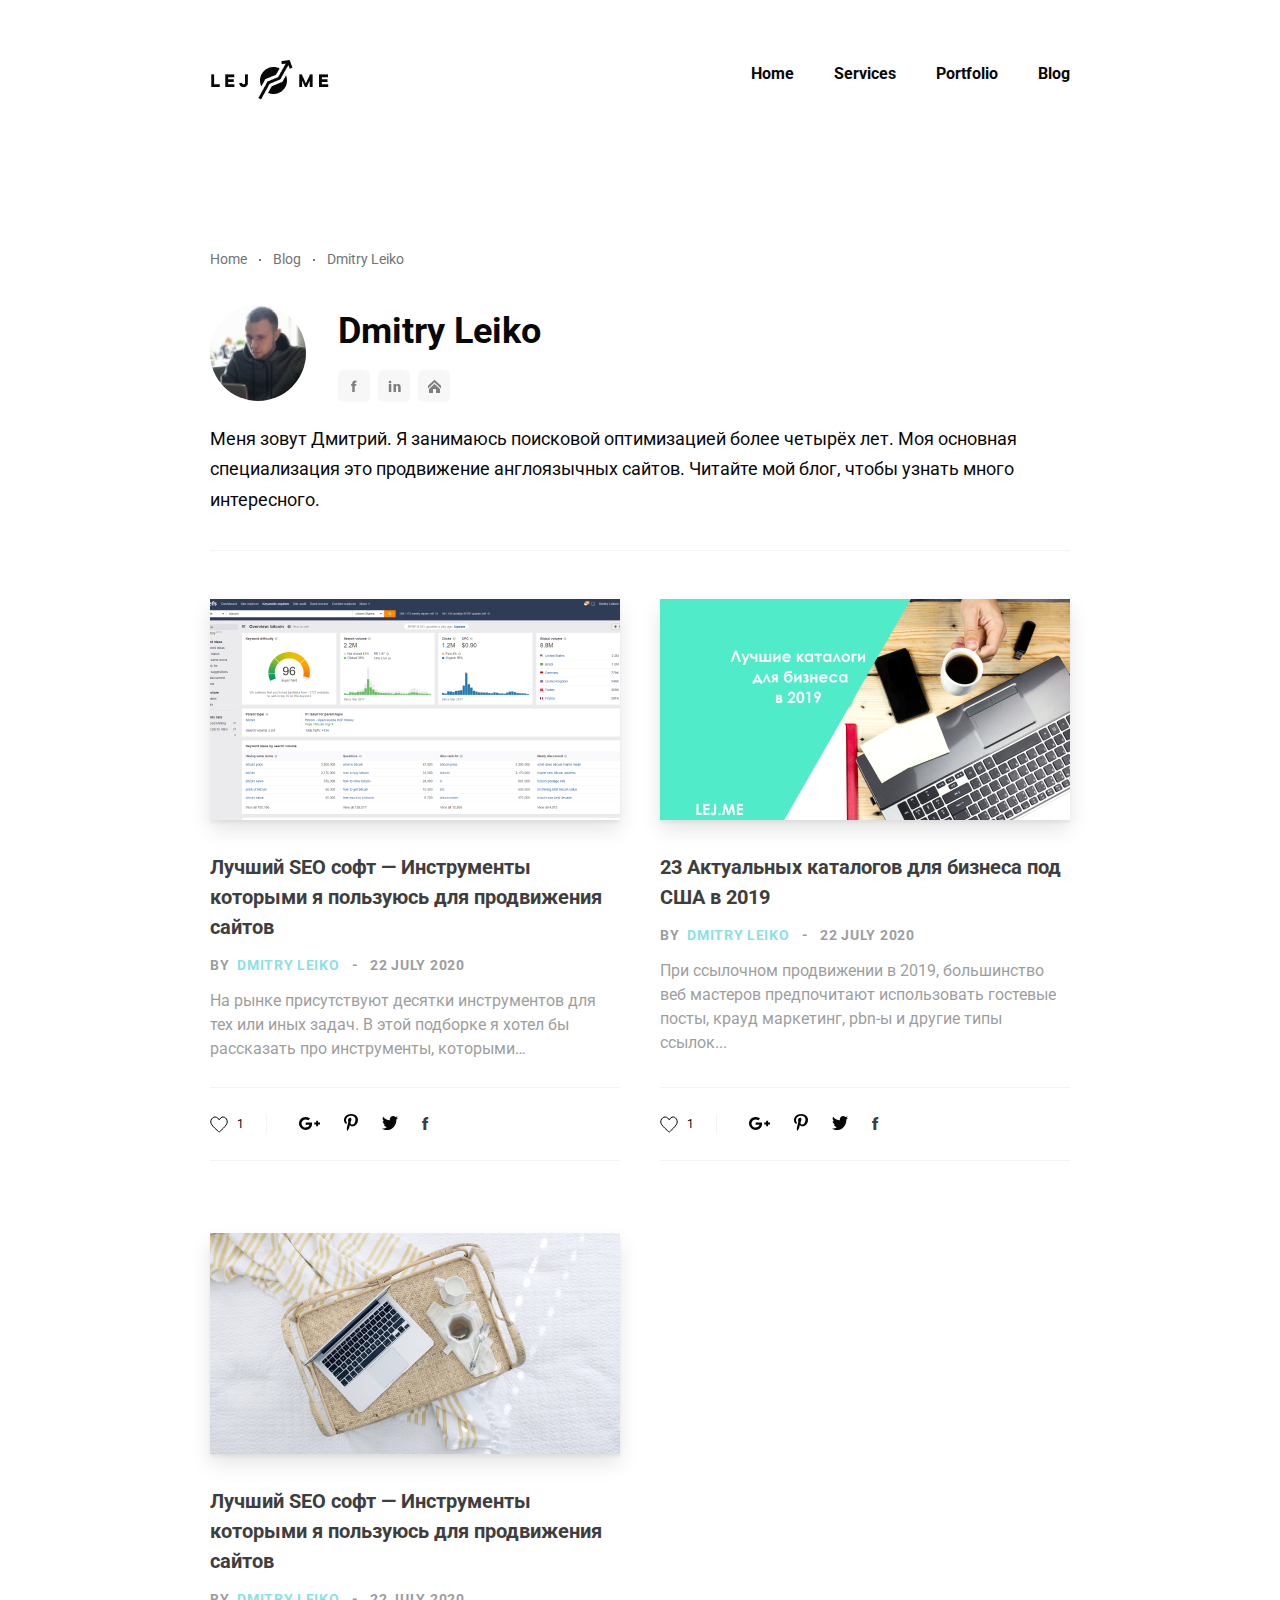
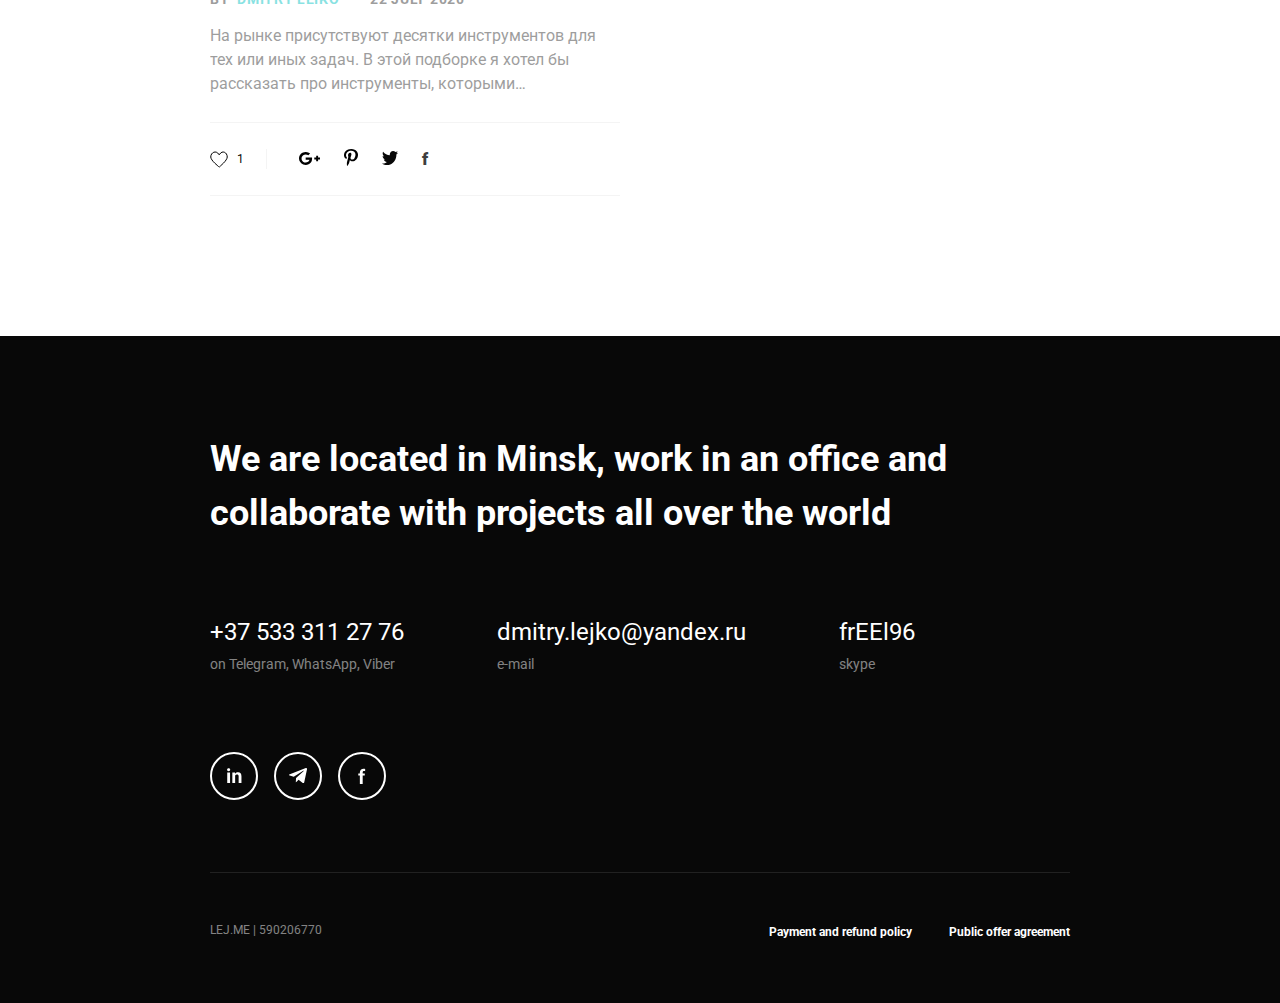
==== blog-author.html @ 9b37663b "author" ====
<!DOCTYPE html>
<html lang="en">
<head>
    <meta charset="UTF-8">
	<title>SEO Agency</title>
	<meta name="description" content="SEO Agency">
	<meta name="keywords" content="SEO Agency">
	<meta name="viewport" content="width=device-width, initial-scale=1">
    <!-- Fonts -->
    <link rel="preconnect" href="https://fonts.gstatic.com">
    <link href="https://fonts.googleapis.com/css2?family=Roboto:wght@400;500;700;900&display=swap" rel="stylesheet">
    <!-- Favicon -->
	<!-- OG Tags -->
	<meta property="og:title" content="SEO Agency">
	<meta property="og:description" content='SEO Agency'>
	<meta property="og:type" content="article">
	<meta property="og:image" content="" >
	<meta property="og:site_name" content="SEO Agency">
    <!-- link CSS -->
    <link rel="stylesheet" href="css/main.css">
    <link rel="stylesheet" href="css/mobile.css">
</head>
<body>
    <div class="black-scr" data-blkscr></div>
    <div class="wrap">
        <header class="header">
            <div class="container">
                <div class="header__wrap">
                    <a href="index.html" class="header__logo">
                        <img src="img/logo.png" alt="">
                    </a>
                    <nav class="header__nav" data-nav>
                        <ul>
                            <li class="menu-item">
                                <a href="index.html">
                                    Home
                                </a>
                            </li>
                            <li class="menu-item menu-item-has-children">
                                <a href="#">
                                    Services
                                </a>
                                <ul class="sub-menu">
                                    <li>
                                        <a href="consult.html">
                                            SEO Consultation
                                        </a>
                                    </li>
                                    <li>
                                        <a href="#">
                                            SEO Audit 
                                        </a>
                                    </li>
                                    <li>
                                        <a href="#">
                                            On-page SEO
                                        </a>
                                    </li>
                                    <li>
                                        <a href="#">
                                            Off-page SEO
                                        </a>
                                    </li>
                                    <li>
                                        <a href="#">
                                            SEO Strategy Development
                                        </a>
                                    </li>
                                    <li>
                                        <a href="#">
                                            SEO Promotion
                                        </a>
                                    </li>
                                    <li>
                                        <a href="#">
                                            SERM
                                        </a>
                                    </li>
                                    <li>
                                        <a href="#">
                                            Content Marketing
                                        </a>
                                    </li>
                                </ul>
                            </li>
                            <li class="menu-item">
                                <a href="#">
                                    Portfolio
                                </a>
                            </li>
                            <li class="menu-item">
                                <a href="#">
                                    Blog
                                </a>
                            </li>
                        </ul>
                    </nav>
                    <div class="menu_btn" data-burger>
                        <div class="bar" data-id="bar"></div>
                        <div class="bar" data-id="bar"></div>
                        <div class="bar" data-id="bar"></div>
                    </div>
                </div>
            </div>
        </header>
        <div class="container">
            <div class="breadcrumbs">
                <span>
                    <a class="breadcrumbs__link" href="index.html"> 
                        <span>
                            Home   
                        </span>
                    </a>
                </span>
                <span class="breadcrumbs__separator"> 
                
                </span>
                <span>
                    <a class="breadcrumbs__link" href="blog.html"> 
                        <span>
                            Blog   
                        </span>
                    </a>
                </span>
                <span class="breadcrumbs__separator"> 
                
                </span>
                <span class="breadcrumbs__current">
                    Dmitry Leiko
                </span>
            </div>
        </div>
        <section class="page-bl page-auth">
            <div class="container">
                <div class="page-bl__wrap">
                    <div class="page-auth__top">
                        <div class="page-auth-img">
                            <img src="img/dm.jpg" alt="">
                        </div>
                        <div class="page-auth__right">
                            <h1 class="title-l">
                                Dmitry Leiko
                            </h1>
                            <div class="page-auth__soc">
                                <a href="#" class="page-auth__link">
                                    <svg xmlns="http://www.w3.org/2000/svg" width="6" height="12" fill="none"><path opacity=".5" d="M1.238 12V5.789H.088V4.075h1.15v-.63c0-.903.266-1.604.798-2.102S3.315.596 4.277.596c.352 0 .737.051 1.157.154l.007 1.816c-.151-.044-.354-.066-.608-.066-.747 0-1.121.322-1.121.967v.608h1.545v1.714H3.713V12H1.238z" fill="#080808"/></svg>
                                </a>
                                <a href="#" class="page-auth__link">
                                    <svg xmlns="http://www.w3.org/2000/svg" width="13" height="12" fill="#080808"  opacity=".5" xmlns:v="https://vecta.io/nano"><path d="M3.296 12H.82V4.075h2.476V12zM.674 2.032a1.1 1.1 0 0 1 .381-.864c.254-.225.583-.337.989-.337s.735.112.989.337a1.1 1.1 0 0 1 .381.864 1.1 1.1 0 0 1-.381.864c-.254.225-.584.337-.989.337s-.735-.112-.989-.337a1.1 1.1 0 0 1-.381-.864zM7.84 4.075l.081.93c.547-.718 1.301-1.077 2.263-1.077.825 0 1.44.247 1.846.74s.623 1.235.637 2.227V12h-2.476V6.998c0-.4-.08-.693-.242-.879s-.454-.286-.879-.286c-.483 0-.842.19-1.077.571V12H5.525V4.075H7.84z"/></svg>
                                </a>
                                <a href="#" class="page-auth__link">
                                    <svg xmlns="http://www.w3.org/2000/svg" width="13" height="14" fill="none"><path opacity=".5" d="M6.5 5l5.5 5v3.992H1V10l5.5-5zM8 13.992V10H5v3.992h3z" fill="#080808"/><g clip-path="url(#A)"><path opacity=".5" d="M14 9L6.5 2-1 9" stroke="#080808" stroke-width="2"/></g><defs><clipPath id="A"><path fill="#fff" d="M0 0h13v10H0z"/></clipPath></defs></svg>
                                </a>
                            </div>
                        </div>
                    </div>
                    <p class="page-auth__descr">
                        Меня зовут Дмитрий. Я занимаюсь поисковой оптимизацией более четырёх лет. Моя основная специализация это продвижение англоязычных сайтов. Читайте мой блог, чтобы узнать много интересного.
                    </p>
                    <div class="page-bl__items">
                        <div class="page-bl__item">
                            <a href="blog-info.html" class="page-bl__link">
                                <span class="page-bl__foto">
                                    <img src="img/demo/blog1.png" alt="">
                                </span>
                                <span class="page-bl__txt">
                                    <span class="page-bl__title">
                                        Лучший SEO софт — Инструменты которыми я пользуюсь для продвижения сайтов
                                    </span>
                                    <span class="page-bl__meta">
                                        <span class="page-bl__name">
                                            by
                                            <span>
                                                dmitry leiko
                                            </span>
                                        </span>
                                        <span class="page-bl__sep">
                                            -
                                        </span>
                                        <span class="page-bl__date">
                                            22 July 2020 
                                        </span>
                                    </span>
                                    <span class="page-bl__otr">
                                        На рынке присутствуют десятки инструментов для тех или иных задач. В этой подборке я хотел бы рассказать про инструменты, которыми…
                                    </span>
                                </span>
                            </a>
                            <div class="page-bl__bott">
                                <div class="page-bl__heart">
                                    <svg xmlns="http://www.w3.org/2000/svg" width="18" height="17" fill="none"><path d="M8.777 3.262l.424.679.424-.679c.692-1.108 1.515-1.751 2.333-2.048s1.668-.261 2.444.049c1.556.62 2.847 2.36 2.847 4.743 0 .82-.421 1.826-1.149 2.93-.719 1.09-1.694 2.212-2.705 3.253l-2.877 2.721-.805.707-.261.228-.255.224-.27-.23-.385-.323-.728-.613-3.016-2.722c-1.063-1.041-2.087-2.163-2.843-3.254C1.189 7.821.75 6.819.75 6.006c0-2.384 1.376-4.131 3.041-4.754 1.636-.613 3.627-.169 4.986 2.01z" stroke="#000"/></svg>
                                    1
                                </div>
                                <div class="page-bl__soc">
                                    <a href="#" class="page-bl__soclink">
                                        <svg xmlns="http://www.w3.org/2000/svg" width="21" height="13" fill="none"><path d="M19.098 5.561l-.012-1.856h-1.895l-.016 1.856-1.904.014v1.847l1.904.018.012 1.852h1.897l.012-1.856L21 7.42V5.572l-1.902-.011zM6.67 5.57l.002 2.215 3.815.041c-.56 2.747-4.394 3.638-6.423 1.843-2.087-1.573-1.988-5.024.181-6.485 1.517-1.178 3.672-.888 5.189.132.596-.537 1.154-1.112 1.691-1.706C9.864.631 8.316-.068 6.67.005 3.233-.107.074 2.825.018 6.175c-.22 2.738 1.627 5.421 4.235 6.389 2.598.975 5.93.311 7.59-1.964 1.095-1.436 1.332-3.286 1.203-5.024L6.67 5.57z" fill="#000"/></svg>
                                    </a>
                                    <a href="#" class="page-bl__soclink">
                                        <svg xmlns="http://www.w3.org/2000/svg" width="14" height="17" fill="none"><path d="M0 6.098a5.34 5.34 0 0 1 .408-2.077c.259-.629.643-1.207 1.133-1.702.489-.489 1.048-.911 1.662-1.256A7.89 7.89 0 0 1 5.228.265 9.24 9.24 0 0 1 7.437 0c1.151 0 2.223.228 3.217.681a5.98 5.98 0 0 1 2.417 1.978c.621.864.929 1.842.929 2.932a8.72 8.72 0 0 1-.209 1.919c-.138.625-.357 1.232-.653 1.807a6.23 6.23 0 0 1-1.094 1.528c-.446.449-.985.807-1.585 1.052a5.32 5.32 0 0 1-2.067.394c-.494 0-.988-.109-1.475-.327s-.837-.516-1.047-.898l-.309 1.151-.255.97-.224.725c-.074.249-.169.492-.284.726l-.348.637c-.15.273-.319.538-.503.792l-.679.883-.151.05-.1-.102-.164-1.922c0-.626.08-1.329.238-2.11l.728-2.937.567-2.075c-.232-.441-.349-1.017-.349-1.726 0-.566.189-1.096.568-1.595s.86-.745 1.443-.745c.446 0 .792.138 1.039.415s.37.624.37 1.048c0 .45-.16 1.101-.481 1.952s-.481 1.488-.481 1.91c0 .428.164.786.491 1.067s.751.433 1.192.424c.4 0 .771-.085 1.116-.256.339-.166.633-.403.858-.692.491-.629.84-1.344 1.028-2.102l.218-1.134a7.39 7.39 0 0 0 .071-1.017c0-1.178-.4-2.096-1.196-2.754s-1.841-.984-3.122-.984c-1.457 0-2.675.44-3.651 1.324s-1.468 2-1.468 3.357a2.76 2.76 0 0 0 .141.868 2.87 2.87 0 0 0 .294.665l.294.465c.091.145.139.249.139.312 0 .191-.054.439-.162.746s-.245.46-.404.46c-.015 0-.078-.01-.187-.032-.378-.105-.72-.303-.99-.572a2.98 2.98 0 0 1-.666-.965 6.28 6.28 0 0 1-.356-1.104C.043 6.831-.002 6.465 0 6.098z" fill="#000"/></svg>
                                    </a>
                                    <a href="#" class="page-bl__soclink">
                                        <svg xmlns="http://www.w3.org/2000/svg" width="16" height="14" fill="none"><path d="M16 1.658a6.95 6.95 0 0 1-1.64 1.826l.01.458c0 .945-.128 1.892-.384 2.839a10.5 10.5 0 0 1-1.173 2.721 10.54 10.54 0 0 1-1.879 2.303c-.727.669-1.601 1.202-2.621 1.599S6.199 14 5.032 14C3.21 14 1.533 13.47 0 12.411a6.59 6.59 0 0 0 .783.049c1.522 0 2.881-.505 4.077-1.514a3.04 3.04 0 0 1-1.906-.706 3.48 3.48 0 0 1-1.159-1.75 3.07 3.07 0 0 0 .618.064c.293 0 .581-.041.864-.123-.757-.163-1.385-.57-1.884-1.219S.645 5.814.645 4.965v-.044a3.06 3.06 0 0 0 1.487.442c-.448-.322-.804-.742-1.067-1.26S.671 3.025.671 2.422c0-.636.148-1.228.444-1.777.823 1.088 1.821 1.958 2.993 2.609S6.537 4.268 7.88 4.34c-.057-.257-.086-.525-.086-.805 0-.976.321-1.809.962-2.499S10.17 0 11.076 0c.948 0 1.747.372 2.397 1.116a6.26 6.26 0 0 0 2.084-.859c-.25.846-.73 1.498-1.442 1.957A6.2 6.2 0 0 0 16 1.658h0z" fill="#080808"/></svg>
                                    </a>
                                    <a href="#" class="page-bl__soclink">
                                        f
                                    </a>
                                </div>
                            </div>
                        </div>
                        <div class="page-bl__item">
                            <a href="blog-info.html" class="page-bl__link">
                                <span class="page-bl__foto">
                                    <img src="img/demo/blog2.png" alt="">
                                </span>
                                <span class="page-bl__txt">
                                    <span class="page-bl__title">
                                        23 Актуальных каталогов для бизнеса под США в 2019
                                    </span>
                                    <span class="page-bl__meta">
                                        <span class="page-bl__name">
                                            by
                                            <span>
                                                dmitry leiko
                                            </span>
                                        </span>
                                        <span class="page-bl__sep">
                                            -
                                        </span>
                                        <span class="page-bl__date">
                                            22 July 2020 
                                        </span>
                                    </span>
                                    <span class="page-bl__otr">
                                        При ссылочном продвижении в 2019, большинство веб мастеров предпочитают использовать гостевые посты, крауд маркетинг, pbn-ы и другие типы ссылок...
                                    </span>
                                </span>
                            </a>
                            <div class="page-bl__bott">
                                <div class="page-bl__heart">
                                    <svg xmlns="http://www.w3.org/2000/svg" width="18" height="17" fill="none"><path d="M8.777 3.262l.424.679.424-.679c.692-1.108 1.515-1.751 2.333-2.048s1.668-.261 2.444.049c1.556.62 2.847 2.36 2.847 4.743 0 .82-.421 1.826-1.149 2.93-.719 1.09-1.694 2.212-2.705 3.253l-2.877 2.721-.805.707-.261.228-.255.224-.27-.23-.385-.323-.728-.613-3.016-2.722c-1.063-1.041-2.087-2.163-2.843-3.254C1.189 7.821.75 6.819.75 6.006c0-2.384 1.376-4.131 3.041-4.754 1.636-.613 3.627-.169 4.986 2.01z" stroke="#000"/></svg>
                                    1
                                </div>
                                <div class="page-bl__soc">
                                    <a href="#" class="page-bl__soclink">
                                        <svg xmlns="http://www.w3.org/2000/svg" width="21" height="13" fill="none"><path d="M19.098 5.561l-.012-1.856h-1.895l-.016 1.856-1.904.014v1.847l1.904.018.012 1.852h1.897l.012-1.856L21 7.42V5.572l-1.902-.011zM6.67 5.57l.002 2.215 3.815.041c-.56 2.747-4.394 3.638-6.423 1.843-2.087-1.573-1.988-5.024.181-6.485 1.517-1.178 3.672-.888 5.189.132.596-.537 1.154-1.112 1.691-1.706C9.864.631 8.316-.068 6.67.005 3.233-.107.074 2.825.018 6.175c-.22 2.738 1.627 5.421 4.235 6.389 2.598.975 5.93.311 7.59-1.964 1.095-1.436 1.332-3.286 1.203-5.024L6.67 5.57z" fill="#000"/></svg>
                                    </a>
                                    <a href="#" class="page-bl__soclink">
                                        <svg xmlns="http://www.w3.org/2000/svg" width="14" height="17" fill="none"><path d="M0 6.098a5.34 5.34 0 0 1 .408-2.077c.259-.629.643-1.207 1.133-1.702.489-.489 1.048-.911 1.662-1.256A7.89 7.89 0 0 1 5.228.265 9.24 9.24 0 0 1 7.437 0c1.151 0 2.223.228 3.217.681a5.98 5.98 0 0 1 2.417 1.978c.621.864.929 1.842.929 2.932a8.72 8.72 0 0 1-.209 1.919c-.138.625-.357 1.232-.653 1.807a6.23 6.23 0 0 1-1.094 1.528c-.446.449-.985.807-1.585 1.052a5.32 5.32 0 0 1-2.067.394c-.494 0-.988-.109-1.475-.327s-.837-.516-1.047-.898l-.309 1.151-.255.97-.224.725c-.074.249-.169.492-.284.726l-.348.637c-.15.273-.319.538-.503.792l-.679.883-.151.05-.1-.102-.164-1.922c0-.626.08-1.329.238-2.11l.728-2.937.567-2.075c-.232-.441-.349-1.017-.349-1.726 0-.566.189-1.096.568-1.595s.86-.745 1.443-.745c.446 0 .792.138 1.039.415s.37.624.37 1.048c0 .45-.16 1.101-.481 1.952s-.481 1.488-.481 1.91c0 .428.164.786.491 1.067s.751.433 1.192.424c.4 0 .771-.085 1.116-.256.339-.166.633-.403.858-.692.491-.629.84-1.344 1.028-2.102l.218-1.134a7.39 7.39 0 0 0 .071-1.017c0-1.178-.4-2.096-1.196-2.754s-1.841-.984-3.122-.984c-1.457 0-2.675.44-3.651 1.324s-1.468 2-1.468 3.357a2.76 2.76 0 0 0 .141.868 2.87 2.87 0 0 0 .294.665l.294.465c.091.145.139.249.139.312 0 .191-.054.439-.162.746s-.245.46-.404.46c-.015 0-.078-.01-.187-.032-.378-.105-.72-.303-.99-.572a2.98 2.98 0 0 1-.666-.965 6.28 6.28 0 0 1-.356-1.104C.043 6.831-.002 6.465 0 6.098z" fill="#000"/></svg>
                                    </a>
                                    <a href="#" class="page-bl__soclink">
                                        <svg xmlns="http://www.w3.org/2000/svg" width="16" height="14" fill="none"><path d="M16 1.658a6.95 6.95 0 0 1-1.64 1.826l.01.458c0 .945-.128 1.892-.384 2.839a10.5 10.5 0 0 1-1.173 2.721 10.54 10.54 0 0 1-1.879 2.303c-.727.669-1.601 1.202-2.621 1.599S6.199 14 5.032 14C3.21 14 1.533 13.47 0 12.411a6.59 6.59 0 0 0 .783.049c1.522 0 2.881-.505 4.077-1.514a3.04 3.04 0 0 1-1.906-.706 3.48 3.48 0 0 1-1.159-1.75 3.07 3.07 0 0 0 .618.064c.293 0 .581-.041.864-.123-.757-.163-1.385-.57-1.884-1.219S.645 5.814.645 4.965v-.044a3.06 3.06 0 0 0 1.487.442c-.448-.322-.804-.742-1.067-1.26S.671 3.025.671 2.422c0-.636.148-1.228.444-1.777.823 1.088 1.821 1.958 2.993 2.609S6.537 4.268 7.88 4.34c-.057-.257-.086-.525-.086-.805 0-.976.321-1.809.962-2.499S10.17 0 11.076 0c.948 0 1.747.372 2.397 1.116a6.26 6.26 0 0 0 2.084-.859c-.25.846-.73 1.498-1.442 1.957A6.2 6.2 0 0 0 16 1.658h0z" fill="#080808"/></svg>
                                    </a>
                                    <a href="#" class="page-bl__soclink">
                                        f
                                    </a>
                                </div>
                            </div>
                        </div>
                        <div class="page-bl__item">
                            <a href="blog-info.html" class="page-bl__link">
                                <span class="page-bl__foto">
                                    <img src="img/demo/blog3.png" alt="">
                                </span>
                                <span class="page-bl__txt">
                                    <span class="page-bl__title">
                                        Лучший SEO софт — Инструменты которыми я пользуюсь для продвижения сайтов
                                    </span>
                                    <span class="page-bl__meta">
                                        <span class="page-bl__name">
                                            by
                                            <span>
                                                dmitry leiko
                                            </span>
                                        </span>
                                        <span class="page-bl__sep">
                                            -
                                        </span>
                                        <span class="page-bl__date">
                                            22 July 2020 
                                        </span>
                                    </span>
                                    <span class="page-bl__otr">
                                        На рынке присутствуют десятки инструментов для тех или иных задач. В этой подборке я хотел бы рассказать про инструменты, которыми…
                                    </span>
                                </span>
                            </a>
                            <div class="page-bl__bott">
                                <div class="page-bl__heart">
                                    <svg xmlns="http://www.w3.org/2000/svg" width="18" height="17" fill="none"><path d="M8.777 3.262l.424.679.424-.679c.692-1.108 1.515-1.751 2.333-2.048s1.668-.261 2.444.049c1.556.62 2.847 2.36 2.847 4.743 0 .82-.421 1.826-1.149 2.93-.719 1.09-1.694 2.212-2.705 3.253l-2.877 2.721-.805.707-.261.228-.255.224-.27-.23-.385-.323-.728-.613-3.016-2.722c-1.063-1.041-2.087-2.163-2.843-3.254C1.189 7.821.75 6.819.75 6.006c0-2.384 1.376-4.131 3.041-4.754 1.636-.613 3.627-.169 4.986 2.01z" stroke="#000"/></svg>
                                    1
                                </div>
                                <div class="page-bl__soc">
                                    <a href="#" class="page-bl__soclink">
                                        <svg xmlns="http://www.w3.org/2000/svg" width="21" height="13" fill="none"><path d="M19.098 5.561l-.012-1.856h-1.895l-.016 1.856-1.904.014v1.847l1.904.018.012 1.852h1.897l.012-1.856L21 7.42V5.572l-1.902-.011zM6.67 5.57l.002 2.215 3.815.041c-.56 2.747-4.394 3.638-6.423 1.843-2.087-1.573-1.988-5.024.181-6.485 1.517-1.178 3.672-.888 5.189.132.596-.537 1.154-1.112 1.691-1.706C9.864.631 8.316-.068 6.67.005 3.233-.107.074 2.825.018 6.175c-.22 2.738 1.627 5.421 4.235 6.389 2.598.975 5.93.311 7.59-1.964 1.095-1.436 1.332-3.286 1.203-5.024L6.67 5.57z" fill="#000"/></svg>
                                    </a>
                                    <a href="#" class="page-bl__soclink">
                                        <svg xmlns="http://www.w3.org/2000/svg" width="14" height="17" fill="none"><path d="M0 6.098a5.34 5.34 0 0 1 .408-2.077c.259-.629.643-1.207 1.133-1.702.489-.489 1.048-.911 1.662-1.256A7.89 7.89 0 0 1 5.228.265 9.24 9.24 0 0 1 7.437 0c1.151 0 2.223.228 3.217.681a5.98 5.98 0 0 1 2.417 1.978c.621.864.929 1.842.929 2.932a8.72 8.72 0 0 1-.209 1.919c-.138.625-.357 1.232-.653 1.807a6.23 6.23 0 0 1-1.094 1.528c-.446.449-.985.807-1.585 1.052a5.32 5.32 0 0 1-2.067.394c-.494 0-.988-.109-1.475-.327s-.837-.516-1.047-.898l-.309 1.151-.255.97-.224.725c-.074.249-.169.492-.284.726l-.348.637c-.15.273-.319.538-.503.792l-.679.883-.151.05-.1-.102-.164-1.922c0-.626.08-1.329.238-2.11l.728-2.937.567-2.075c-.232-.441-.349-1.017-.349-1.726 0-.566.189-1.096.568-1.595s.86-.745 1.443-.745c.446 0 .792.138 1.039.415s.37.624.37 1.048c0 .45-.16 1.101-.481 1.952s-.481 1.488-.481 1.91c0 .428.164.786.491 1.067s.751.433 1.192.424c.4 0 .771-.085 1.116-.256.339-.166.633-.403.858-.692.491-.629.84-1.344 1.028-2.102l.218-1.134a7.39 7.39 0 0 0 .071-1.017c0-1.178-.4-2.096-1.196-2.754s-1.841-.984-3.122-.984c-1.457 0-2.675.44-3.651 1.324s-1.468 2-1.468 3.357a2.76 2.76 0 0 0 .141.868 2.87 2.87 0 0 0 .294.665l.294.465c.091.145.139.249.139.312 0 .191-.054.439-.162.746s-.245.46-.404.46c-.015 0-.078-.01-.187-.032-.378-.105-.72-.303-.99-.572a2.98 2.98 0 0 1-.666-.965 6.28 6.28 0 0 1-.356-1.104C.043 6.831-.002 6.465 0 6.098z" fill="#000"/></svg>
                                    </a>
                                    <a href="#" class="page-bl__soclink">
                                        <svg xmlns="http://www.w3.org/2000/svg" width="16" height="14" fill="none"><path d="M16 1.658a6.95 6.95 0 0 1-1.64 1.826l.01.458c0 .945-.128 1.892-.384 2.839a10.5 10.5 0 0 1-1.173 2.721 10.54 10.54 0 0 1-1.879 2.303c-.727.669-1.601 1.202-2.621 1.599S6.199 14 5.032 14C3.21 14 1.533 13.47 0 12.411a6.59 6.59 0 0 0 .783.049c1.522 0 2.881-.505 4.077-1.514a3.04 3.04 0 0 1-1.906-.706 3.48 3.48 0 0 1-1.159-1.75 3.07 3.07 0 0 0 .618.064c.293 0 .581-.041.864-.123-.757-.163-1.385-.57-1.884-1.219S.645 5.814.645 4.965v-.044a3.06 3.06 0 0 0 1.487.442c-.448-.322-.804-.742-1.067-1.26S.671 3.025.671 2.422c0-.636.148-1.228.444-1.777.823 1.088 1.821 1.958 2.993 2.609S6.537 4.268 7.88 4.34c-.057-.257-.086-.525-.086-.805 0-.976.321-1.809.962-2.499S10.17 0 11.076 0c.948 0 1.747.372 2.397 1.116a6.26 6.26 0 0 0 2.084-.859c-.25.846-.73 1.498-1.442 1.957A6.2 6.2 0 0 0 16 1.658h0z" fill="#080808"/></svg>
                                    </a>
                                    <a href="#" class="page-bl__soclink">
                                        f
                                    </a>
                                </div>
                            </div>
                        </div>
                    </div>
                </div>
            </div>
        </section>
        <footer class="footer">
            <div class="container">
                <div class="title-l">
                    We are located in Minsk, work in an office and collaborate with projects all over the world
                </div>
                <div class="footer__wrap">
                    <div class="footer__cont">
                        <div class="footer__item">
                            <a href="tel:+375333112776">
                                +37 533 311 27 76 
                            </a>
                            on Telegram, WhatsApp, Viber
                        </div>
                        <div class="footer__item">
                            <a href="mailto:dmitry.lejko@yandex.ru">
                                dmitry.lejko@yandex.ru
                            </a>
                            e-mail
                        </div>
                        <div class="footer__item">
                            <a href="skype:frEEl96">
                                frEEl96
                            </a>
                            skype
                        </div>
                    </div>
                    <div class="footer__soc">
                        <a href="#" class="footer__soc-link" data-soc>
                            <svg xmlns="http://www.w3.org/2000/svg" width="15" height="15" fill="#fff"><path d="M3.063 15H.23V4.434h2.832V15zm-3-13.3A1.4 1.4 0 0 1 .484.655c.286-.273.674-.4 1.162-.4.482 0 .866.137 1.152.4a1.38 1.38 0 0 1 .43 1.045c0 .43-.146.78-.44 1.055-.286.273-.667.4-1.143.4s-.86-.137-1.152-.4A1.4 1.4 0 0 1 .064 1.7zm7.93 2.734l.088 1.22C8.837 4.7 9.85 4.238 11.12 4.238c1.12 0 1.953.33 2.5.986s.827 1.64.84 2.95V15h-2.822V8.242c0-.6-.13-1.032-.4-1.3s-.693-.4-1.3-.4a1.93 1.93 0 0 0-1.787 1.016V15H5.338V4.434h2.656z"/></svg>
                        </a>
                        <a href="#" class="footer__soc-link" data-soc>
                            <svg xmlns="http://www.w3.org/2000/svg" width="19" height="16" fill="none"><path d="M6.78 14.21l.28-4.23 7.68-6.92c.34-.3-.07-.46-.52-.2l-9.48 6-4.1-1.3c-.88-.25-.9-.86.2-1.3L16.81.1c.73-.33 1.43.18 1.15 1.3l-2.72 12.8c-.2.9-.74 1.13-1.5.7L9.6 11.86l-2 1.93c-.23.23-.42.42-.83.42z" fill="#fff"/></svg>
                        </a>
                        <a href="#" class="footer__soc-link" data-soc>
                            <svg xmlns="http://www.w3.org/2000/svg" width="8" height="16" fill="none"><path d="M1.855 16V7.504H.283v-2.07h1.572v-.898c0-1.185.34-2.103 1.016-2.754.684-.658 1.637-.986 2.86-.986.39 0 .87.065 1.436.195l-.03 2.187c-.234-.06-.52-.088-.86-.088-1.06 0-1.592.498-1.592 1.494v.85h2.1v2.07h-2.1V16H1.855z" fill="#fff"/></svg>
                        </a>
                    </div>
                </div>
                <div class="footer__bottom">
                    <span>
                        LEJ.ME | 590206770
                    </span>
                    <ul>
                        <li>
                            <a href="#">
                                Payment and refund policy
                            </a>
                        </li>
                        <li>
                            <a href="#">
                                Public offer agreement
                            </a>
                        </li>
                    </ul>
                </div>
            </div>
        </footer>
    </div>
    <link rel="stylesheet" href="js/slick/slick.css">
    <link rel="stylesheet" href="js/slick/slick-theme.css">
    <script src="https://code.jquery.com/jquery-3.4.1.min.js"></script>
    <script src="js/slick/slick.js"></script>
    <script src="js/main.js"></script>
</body>
</html>
---- css/main.css ----
/*---------- FONTS -------------*/

/*--------Specification--------*/

body {
	margin: 0;
	padding: 0;
    font-family: 'Roboto', sans-serif;
	font-size: 18px;
    font-weight: 400;
    color: #080808; 
}
.black-scr {
    position: absolute;
    content: '';
    pointer-events: none;
    display: block;
    width: 100%;
    height: 100vh;
    left: 0;
    -webkit-transition: opacity 0.3s ease;
    -o-transition: opacity 0.3s ease;
    -moz-transition: opacity 0.3s ease;
    transition: opacity 0.3s ease;
    opacity: 0;
    z-index: 7;
    background: rgba(0,0,0,0.7);
}
input:-webkit-autofill {
    -webkit-box-shadow: inset 0 0 0 50px #F4F4F4; 
}
body.open .black-scr {
    opacity: 1;
}

body.open {
    overflow-y: hidden;
}
.wrap {
    max-width: 1920px;
    margin: 0 auto;
    overflow: hidden;
}

.container {
    width: 860px;
    max-width: 860px;
	margin: 0 auto;
}

li {
	display: block;
}

h1, h2, h3, h4, h5 {
	margin: 0;
    padding: 0;

}

div, p, ul, li, span, button, input, a, form,textarea {
	-webkit-box-sizing: border-box;
	        -moz-box-sizing: border-box;
	     box-sizing: border-box;
	margin: 0;
	padding: 0;
}

a {
    color: #3e3e3e;
    text-decoration: none;
    -webkit-transition: all 0.3s ease;
    -o-transition: all 0.3s ease;
    -moz-transition: all 0.3s ease;
    transition: all 0.3s ease;
}

a:hover {
    text-decoration: underline;
}

.title {
    font-weight: 700;
    font-size: 48px;
    line-height: 120%;
}
.title-l {
    font-weight: 700;
    font-size: 36px;
    line-height: 150%;
    margin-bottom: 26px;
}

.title-m {
    font-weight: 700;
    font-size: 24px;
    line-height: 150%;
}

.title-s {
    font-weight: 700;
    font-size: 20px;
    line-height: 150%;
}

textarea:active,
textarea:focus {
    outline: none;
}

input[type=text], input[type=submit], textarea{
	-webkit-appearance: none;
} 

input {
  border: 0;
  outline: none;
}

.menu_btn {
    display: none;
}

.btn {
    padding: 16px 32px;
    font-weight: 700;
    font-size: 16px;
    line-height: 24px;
    background: #080808;
    -webkit-border-radius: 4px;
       -moz-border-radius: 4px;
            border-radius: 4px;
    color: #fff;
    display: inline-block;
    cursor: pointer;
}

.btn:hover {
    background: #2d2d2d;
   text-decoration: none;
}
.btn__sec {
    font-weight: 700;
    font-size: 16px;
    line-height: 24px;
    color: #080808;
    background: #FFFFFF;
    border: 2px solid #000000;
    -webkit-box-sizing: border-box;
       -moz-box-sizing: border-box;
            box-sizing: border-box;
    display: -webkit-inline-box;
    display: -webkit-inline-flex;
    display: -moz-inline-box;
    display: -ms-inline-flexbox;
    display: inline-flex;
    -webkit-border-radius: 4px;
       -moz-border-radius: 4px;
            border-radius: 4px;
    -webkit-box-align: center;
    -webkit-align-items: center;
       -moz-box-align: center;
        -ms-flex-align: center;
            align-items: center;
    padding: 17px 55px 20px 44px;
}
.btn__sec svg {
    margin-left: 10px;
}
.btn__sec:hover {
    background: #080808;
    border: 2px solid #080808;
    color: #fff;
    text-decoration: none;
}
.btn__sec:hover svg path {
    fill: #fff;
}
.center {
    text-align: center;
}
path {
    -webkit-transition: all .3s ease;
    -o-transition: all .3s ease;
    -moz-transition: all .3s ease;
    transition: all .3s ease;
}
p {
    line-height: 170%;
}

/* ---------------breadcrumbs----------------- */

.breadcrumbs {
    font-size: 14px;
    line-height: 170%;
    color: #737373;
    margin:140px 0 0;
    position: relative;
    z-index: 2;
    display: -webkit-inline-box;
    display: -webkit-inline-flex;
    display: -moz-inline-box;
    display: -ms-inline-flexbox;
    display: inline-flex;
    -webkit-box-align: center;
    -webkit-align-items: center;
       -moz-box-align: center;
        -ms-flex-align: center;
            align-items: center;
}

.breadcrumbs__link {
    font-size: 14px;
    line-height: 170%;
    color: #737373;
    text-decoration: none;
}

.breadcrumbs__link:hover {
    text-decoration: underline;
}

.breadcrumbs__separator {
    display: block;
    width: 2px;
    height: 2px;
    background:#737373;
    margin: 0 12px;
}

/* -----------------------------Header---------------------------- */
.header {
    padding: 56px 0 0;
    position: relative;
}
.header__wrap {
    display: -webkit-box;
    display: -webkit-flex;
    display: -moz-box;
    display: -ms-flexbox;
    display: flex;
    -webkit-box-align: center;
    -webkit-align-items: center;
       -moz-box-align: center;
        -ms-flex-align: center;
            align-items: center;
    -webkit-box-pack: justify;
    -webkit-justify-content: space-between;
       -moz-box-pack: justify;
        -ms-flex-pack: justify;
            justify-content: space-between;
}
.header__nav > ul {
    display: -webkit-box;
    display: -webkit-flex;
    display: -moz-box;
    display: -ms-flexbox;
    display: flex;
    -webkit-box-align: center;
    -webkit-align-items: center;
       -moz-box-align: center;
        -ms-flex-align: center;
            align-items: center;
}

.sub-menu {
    display: none;
    background: #080808;
    -webkit-box-shadow: 0px 4px 16px rgba(0, 0, 0, 0.15);
       -moz-box-shadow: 0px 4px 16px rgba(0, 0, 0, 0.15);
            box-shadow: 0px 4px 16px rgba(0, 0, 0, 0.15);
    -webkit-border-radius: 4px;
       -moz-border-radius: 4px;
            border-radius: 4px;
    position: absolute;
    top: 40px;
    left: 0;
    min-width: 234px;
    padding: 24px 32px;
}
.sub-menu li a {
    font-weight: 700;
    font-size: 14px;
    line-height: 160%;
    color: #FFFFFF;
}
.sub-menu li:not(:last-child) {
    margin-bottom: 12px;
}
.header__nav ul > .menu-item:not(:last-child) {
    margin-right: 40px;
}
.header__nav ul > .menu-item {
   padding-bottom: 16px;
}
.header__nav ul > .menu-item-has-children:hover > .sub-menu {
    display: block;
    pointer-events: visible;
}
.header__nav ul > .menu-item-has-children {
    position: relative;    
 }
 .header__nav ul > .menu-item > a {
    font-weight: 700;
    font-size: 16px;
    line-height: 160%;
    color: #080808;
 } 
 .header__nav ul > .menu-item > a:hover {
     text-decoration: none;
 }
 .header__nav ul > .menu-item.transp a {
    opacity: .3;
 }


 /* ---main--- */

 .main {
     padding: 132px 0 164px;
     border-bottom: 4px solid #F4F4F4;
 }
 .main .title {
     margin-bottom: 24px;
 }
 .main p {
     margin-bottom: 44px;
 }

 /* ----how---- */

 .how {
     padding: 140px 0;
 }
 .how p {
     margin-bottom: 40px;
 }
 .how__wrap {
     display: -webkit-box;
     display: -webkit-flex;
     display: -moz-box;
     display: -ms-flexbox;
     display: flex;
     -webkit-flex-wrap: wrap;
         -ms-flex-wrap: wrap;
             flex-wrap: wrap;
 }
 .how__card {
     width: 50%;
     display: -webkit-box;
     display: -webkit-flex;
     display: -moz-box;
     display: -ms-flexbox;
     display: flex;
     padding: 40px 40px 40px 24px;
     border-bottom: 1px solid rgba(0,0,0,0.1);
 }
 .how__card:hover {
     text-decoration: none;
 }
 .how__card:nth-child(2n-1) {
     border-right: 1px solid rgba(0,0,0,0.1);
 }
 .how__card:nth-last-child(2) {
     border-bottom: none;
 }
 .how__card:last-child {
    border-bottom: none;
}
.how__card svg {
    min-width: 32px;
    margin-right: 20px;
}
.how__card-txt {
    display: block;
}
.how__card-txt .title-s {
    margin-bottom: 12px;
    display: block;
}
.how__card-txt p {
    font-size: 14px;
    line-height: 150% !important;
    color: #080808;
    opacity: 0.6;
    margin-bottom: 0;
}

/* -----develop----- */
.develop {
    padding: 140px 0;
    background: #0E0E0E;
    color: #fff;
}
.develop p {
    margin-bottom: 64px;
}
.develop__wrap {
    display: -webkit-box;
    display: -webkit-flex;
    display: -moz-box;
    display: -ms-flexbox;
    display: flex;
    -webkit-flex-wrap: wrap;
        -ms-flex-wrap: wrap;
            flex-wrap: wrap;
    -webkit-box-pack: justify;
    -webkit-justify-content: space-between;
       -moz-box-pack: justify;
        -ms-flex-pack: justify;
            justify-content: space-between;
}
.develop__card {
    width: 21%;
}
.develop__card svg {
    margin-bottom: 7px;
}
.develop__card span {
    font-weight: 700;
    font-size: 16px;
    line-height: 170%;
    display: block;
}

/* -----proud--- */

.proud {
    padding: 140px 0;
}
.proud p {
    margin-bottom: 72px;
}
.proud__item {
    display: -webkit-box;
    display: -webkit-flex;
    display: -moz-box;
    display: -ms-flexbox;
    display: flex;
    border-bottom: 1px solid #E5E5E5;
}
.proud__item:hover .proud__item-right {
    background: #F4F4F4;
}
.proud__item:first-child {
    border-top: 1px solid #E5E5E5;
}
.proud__item-left {
    padding: 68px 40px 72px 0;
    width: 60%;
}
.proud__item-right {
    width: 40%;
    -webkit-transition: all 0.3s ease;
    -o-transition: all 0.3s ease;
    -moz-transition: all 0.3s ease;
    transition: all 0.3s ease;
    background: #FBFBFB;
    display: -webkit-box;
    display: -webkit-flex;
    display: -moz-box;
    display: -ms-flexbox;
    display: flex;
    -webkit-box-align: center;
    -webkit-align-items: center;
       -moz-box-align: center;
        -ms-flex-align: center;
            align-items: center;
    -webkit-box-pack: center;
    -webkit-justify-content: center;
       -moz-box-pack: center;
        -ms-flex-pack: center;
            justify-content: center;
}
.proud__item-link {
    display: -webkit-inline-box;
    display: -webkit-inline-flex;
    display: -moz-inline-box;
    display: -ms-inline-flexbox;
    display: inline-flex;
    -webkit-box-align: center;
    -webkit-align-items: center;
       -moz-box-align: center;
        -ms-flex-align: center;
            align-items: center;
    font-size: 14px;
    line-height: 16px;
    color: #737373;
    margin-bottom: 16px;
}
.proud__item-link svg {
    margin-left: 9px;
}
.proud__item-link:hover {
    color: #080808;
    text-decoration: none;
}

.proud__item-link:hover svg path {
    fill: #080808;
}
.proud__item-left .title-m {
    margin-bottom: 12px;
}
.proud__item-left p {
    margin-bottom: 48px;
    color: #737373;
}
.proud__item-wrap {
    display: -webkit-box;
    display: -webkit-flex;
    display: -moz-box;
    display: -ms-flexbox;
    display: flex;
}
.proud__item-poc:not(:last-child) {
    margin-right: 54px;
}
.proud__item-poc span {
    display: block;
    font-size: 14px;
    line-height: 160%;
    color: #737373;
}

.proud__item-perc {
    font-size: 18px !important;
    font-weight: 500;
    line-height: 16px !important;
    margin-bottom: 9px;
    color: #080808 !important;
}
.proud__wrap .btn__sec {
    margin-top: 72px;
}



/* -----rev----- */

.rev {
    background: #090909;
    padding: 140px 0 101px;
    color: #fff;
}
.rev .title-l {
    margin-bottom: 48px;
}
.rev__wrap {
    margin-bottom: 92px;    
}
.rev__card p {
    margin-bottom: 40px;
    font-size: 24px;
    line-height: 150%;
}
.rev__card-name {
    display: block;
    font-weight: 700;
    font-size: 18px;
    line-height: 170%;
    margin-bottom: 4px;
}
.rev__card-who {
    font-size: 14px;
    line-height: 150%;
    opacity: 0.7;
}

.rev__upr {
    display: -webkit-box;
    display: -webkit-flex;
    display: -moz-box;
    display: -ms-flexbox;
    display: flex;
    -webkit-box-align: center;
    -webkit-align-items: center;
       -moz-box-align: center;
        -ms-flex-align: center;
            align-items: center;
}
.count {
    margin: 0 46px;
    font-weight: 700;
    font-size: 14px;
    line-height: 150%;
    letter-spacing: 0.05em;
}

.rev__upr-arr {
    cursor: pointer;
    -webkit-transition: all 0.3s ease;
    -o-transition: all 0.3s ease;
    -moz-transition: all 0.3s ease;
    transition: all 0.3s ease;
}
.rev__upr-arr.transp {
    opacity: 0.2;
}

/* ---facts---- */

.facts {
    padding: 96px 0;
    background: #0E0E0E;
    color: #fff;
}
.facts .title-l {
    margin-bottom: 48px;
}
.facts__wrap {
    display: -webkit-box;
    display: -webkit-flex;
    display: -moz-box;
    display: -ms-flexbox;
    display: flex;
    -webkit-box-pack: justify;
    -webkit-justify-content: space-between;
       -moz-box-pack: justify;
        -ms-flex-pack: justify;
            justify-content: space-between;
    -webkit-flex-wrap: wrap;
        -ms-flex-wrap: wrap;
            flex-wrap: wrap;
}
.facts__item {
    width: 22%;
    font-size: 14px;
    line-height: 170%;
}
.facts__item span {
    display: block;
    font-size: 36px;
    line-height: 170%;
}

/* ----hiring---- */

.hiring {
    padding: 96px 0 140px;
    background: #090909;
    color: #fff;
}
.hiring .title-l {
    margin-bottom: 32px;
}
.hiring__item {
    display: block;
    position: relative;
    padding: 30px 0 27px;
    border-bottom: 2px solid rgba(255,255,255,0.1);
    color: #fff;
}
.hiring__item:after {
    content: '';
    display: block;
    position: absolute;
    top: 0;
    right: 22px;
    bottom: 0;
    margin: auto 0;
    width: 10px;
    height: 8px;
    -webkit-transition: all 0.3s ease;
    -o-transition: all 0.3s ease;
    -moz-transition: all 0.3s ease;
    transition: all 0.3s ease;
    background: url('../img/svg/arrow.svg') no-repeat 0 0 / cover;
}
.hiring__item:hover {
    border-bottom-color: #fff;
    text-decoration: none;
}
.hiring__item:hover:after {
    right: 17px;
}
.hiring__item span {
    display: block;
}
.hiring__tit {
    margin-bottom: 4px;
    font-weight: 700;
    font-size: 20px;
    line-height: 170%;
}
.hiring__txt {
    font-size: 14px;
    line-height: 170%;
    color: #737373;
    width: 90%;
}

/* ------method------ */


.method {
    padding: 140px 0;
}
.method .title-l {
    margin-bottom: 64px;
}
.method__wrap {
    margin-bottom: 96px;
    counter-reset: itemli;
}
.method__item {
    padding-left: 56px;
    position: relative;
}
.method__item::before {
    content: counter(itemli)'';
    counter-increment: itemli;
    display: -webkit-box;
    display: -webkit-flex;
    display: -moz-box;
    display: -ms-flexbox;
    display: flex;
    position: absolute;
    top: 6px;
    left: 0;
    width: 20px;
    height: 20px;
    -webkit-border-radius: 50%;
       -moz-border-radius: 50%;
            border-radius: 50%;
    -webkit-box-align: center;
    -webkit-align-items: center;
       -moz-box-align: center;
        -ms-flex-align: center;
            align-items: center;
    -webkit-box-pack: center;
    -webkit-justify-content: center;
       -moz-box-pack: center;
        -ms-flex-pack: center;
            justify-content: center;
    border: 2px solid #080808;
    font-weight: 700;
    font-size: 14px;
    line-height: 150%;
}
.method__item:not(:last-child) {
    margin-bottom: 50px;    
}
.method__item p {
    color: #737373;
}
.method__item strong {
    margin-bottom: 8px;
    font-weight: 700;
    font-size: 24px;
    line-height: 150%;
    display: block;
}

.method__auth {
    display: -webkit-box;
    display: -webkit-flex;
    display: -moz-box;
    display: -ms-flexbox;
    display: flex;
    -webkit-box-pack: justify;
    -webkit-justify-content: space-between;
       -moz-box-pack: justify;
        -ms-flex-pack: justify;
            justify-content: space-between;
}
.method__left {
    width: 44%;
}
.method__right {
    width: 50%;
    margin-top: 98px;
}

.method__auth-wrap {
    padding: 32px 48px 94px 0;
    border-right: 1px solid #E3E3E3;
    border-bottom: 1px solid #E3E3E3;
}
.method__img img {
    width: 100%;
    height: auto;
    display: block;
}
.method__name {
    font-weight: 700;
    color: #000;
    font-size: 20px;
    line-height: 170%;
    margin-bottom: 4px;
}
.method__who,
.method__pub {
    font-size: 14px;
    line-height: 150%;
    color: rgba(0,0,0,0.5);
}
.method__who {
    margin-bottom: 64px;
}
.method__pub {
    margin-bottom: 20px;
}
.method__left ul li:not(:last-child) {
    margin-bottom: 19px;
}
.method__left ul li {
    padding-left: 25px;
    position: relative;
}
.method__left ul li svg {
    position: absolute;
    left: 0;
    top: 6px;
}
.method__left ul li a {
    font-weight: 500;
    font-size: 14px;
    line-height: 130%;
    letter-spacing: 0.01em;
    color: #080808;
    display: inline-block;
}
.method__left ul li a:hover {
    text-decoration: none;
}
.method__left ul li svg {
    -webkit-transition: all 0.3s ease;
    -o-transition: all 0.3s ease;
    -moz-transition: all 0.3s ease;
    transition: all 0.3s ease;
}
.method__left ul li:hover svg {
    opacity: 1;
}
.method__right .title-l {
    margin-bottom: 16px;
}
.method__right p:not(:last-child) {
    margin-bottom: 16px;
}

.method__right p {
    line-height: 174%;
}


/* ----faq---- */

.faq {
    background: #080808;
    padding: 140px 0;
    color: #fff;
}
.faq .title-l {
    margin-bottom: 32px;
}
.faq__card {
    padding: 31px 0;
    cursor: pointer;
    border-bottom: 2px solid rgba(255,255,255,0.1);
}
.faq__title {
    font-weight: 700;
    font-size: 20px;
    line-height: 170%;
    color: #FFFFFF;
    position: relative;
    padding-right: 22px;
}
.faq__title::before,
.faq__title::after {
	-webkit-border-radius: 2px;
	   -moz-border-radius: 2px;
	        border-radius: 2px;
	background: #fff;
	content: '';
	display: block;
	position: absolute;
	-webkit-transition: all 0.3s ease;
	-o-transition: all 0.3s ease;
	-moz-transition: all 0.3s ease;
	transition: all 0.3s ease;
}
.faq__title::before {
	top: 15px;
    right: 22px;
	width: 13px;
	height: 3px;
}
.faq__title::after {
	top: 10px;
	right: 27px;
	height: 13px;
	width: 3px;
}
.faq__card p {
    display: none;
    margin-top: 24px;
    width: 92%;
}
.faq__title.open::before {
	-webkit-transform: rotateZ(360deg);
	-moz-transform: rotateZ(360deg);
	-ms-transform: rotate(360deg);
	-o-transform: rotateZ(360deg);
	transform: rotateZ(360deg);
}
.faq__title.open::after {
	-webkit-transform: rotateZ(450deg);
	-moz-transform: rotateZ(450deg);
	-ms-transform: rotate(450deg);
	-o-transform: rotateZ(450deg);
	transform: rotateZ(450deg);
}

/* ----start----- */

.start {
    padding: 140px 0;
}
.start p {
    margin-bottom: 24px;
}
.start__form {
    display: -webkit-box;
    display: -webkit-flex;
    display: -moz-box;
    display: -ms-flexbox;
    display: flex;
    margin: -18px -20px 0;
    -webkit-flex-wrap: wrap;
        -ms-flex-wrap: wrap;
            flex-wrap: wrap;
}
.start__form-wrap {
    width: 50%;
    padding: 18px 20px ;
}
.start__form-inp {
    width: 100%;
    background: #F4F4F4;
    -webkit-border-radius: 4px;
       -moz-border-radius: 4px;
            border-radius: 4px;
    padding: 16px 24px;
    font-size: 16px;
    line-height: 24px;
    font-family: 'Roboto', sans-serif;
}
.start__form-inp::-webkit-input-placeholder {
    color: #080808;
    opacity: 0.5;
}
.start__form-inp:-moz-placeholder {
    color: #080808;
    opacity: 0.5;
}
.start__form-inp::-moz-placeholder {
    color: #080808;
    opacity: 0.5;
}
.start__form-inp:-ms-input-placeholder {
    color: #080808;
    opacity: 0.5;
}
.start__form-inp::-ms-input-placeholder {
    color: #080808;
    opacity: 0.5;
}
.start__form-inp::placeholder {
    color: #080808;
    opacity: 0.5;
}
.start__form-tawrap {
    width: 100%;
    margin-bottom: 40px;
    padding: 16px 20px 0;
}
.start__form-ta {
    resize: none;
    border: none;
    outline: none;
    width: 100%;
    height: 112px;
    display: block;
    -webkit-box-sizing: border-box;
       -moz-box-sizing: border-box;
            box-sizing: border-box;
}
.start__form-wrapb {
    padding: 0 20px;
}


/* ---footer--- */

.footer {
    padding: 96px 0 61px;
    background: #080808;
    color: #fff;
}
.footer .title-l {
    margin-bottom: 72px;
}
.footer__wrap {
    padding-bottom: 72px;
    border-bottom: 1px solid rgba(255,255,255,0.1);
    margin-bottom: 46px;
}
.footer__cont {
    display: -webkit-box;
    display: -webkit-flex;
    display: -moz-box;
    display: -ms-flexbox;
    display: flex;
    margin-bottom: 75px;
    width: 82%;
    -webkit-box-pack: justify;
    -webkit-justify-content: space-between;
       -moz-box-pack: justify;
        -ms-flex-pack: justify;
            justify-content: space-between;
    -webkit-flex-wrap: wrap;
        -ms-flex-wrap: wrap;
            flex-wrap: wrap;
}
.footer__item {
    font-size: 14px;
    line-height: 170%;
    color: rgba(255,255,255,0.5);
}
.footer__item a {
    display: block;
    font-size: 24px;
    line-height: 170%;
    color: #FFFFFF;
}
.footer__soc {
    display: -webkit-box;
    display: -webkit-flex;
    display: -moz-box;
    display: -ms-flexbox;
    display: flex;
}
.footer__soc-link {
    -webkit-border-radius: 50%;
       -moz-border-radius: 50%;
            border-radius: 50%;
    width: 48px;
    height: 48px;
    border: 2px solid #fff;
    display: -webkit-box;
    display: -webkit-flex;
    display: -moz-box;
    display: -ms-flexbox;
    display: flex;
    -webkit-box-align: center;
    -webkit-align-items: center;
       -moz-box-align: center;
        -ms-flex-align: center;
            align-items: center;
    -webkit-box-pack: center;
    -webkit-justify-content: center;
       -moz-box-pack: center;
        -ms-flex-pack: center;
            justify-content: center;
}
.footer__soc-link.transp {
    opacity: 0.3;
}
.footer__soc-link:not(:last-child) {
    margin-right: 16px;
}

.footer__bottom {
    display: -webkit-box;
    display: -webkit-flex;
    display: -moz-box;
    display: -ms-flexbox;
    display: flex;
    -webkit-box-align: center;
    -webkit-align-items: center;
       -moz-box-align: center;
        -ms-flex-align: center;
            align-items: center;
    -webkit-box-pack: justify;
    -webkit-justify-content: space-between;
       -moz-box-pack: justify;
        -ms-flex-pack: justify;
            justify-content: space-between;
}
.footer__bottom ul {
    display: -webkit-box;
    display: -webkit-flex;
    display: -moz-box;
    display: -ms-flexbox;
    display: flex;
    -webkit-box-align: center;
    -webkit-align-items: center;
       -moz-box-align: center;
        -ms-flex-align: center;
            align-items: center;   
}
.footer__bottom ul li:not(:last-child) {
    margin-right: 37px;
}

.footer__bottom ul li a {
    font-weight: 700;
    font-size: 12px;
    line-height: 170%;
    color: #fff;
}
.footer__bottom span {
    font-size: 12px;
    line-height: 170%;
    color: rgba(255,255,255,0.5);
}


/* ------CONTACTS----- */

.back {
    display: -webkit-inline-box;
    display: -webkit-inline-flex;
    display: -moz-inline-box;
    display: -ms-inline-flexbox;
    display: inline-flex;
    margin-bottom: 24px;
    -webkit-box-align: center;
    -webkit-align-items: center;
       -moz-box-align: center;
        -ms-flex-align: center;
            align-items: center;
    font-size: 14px;
    line-height: 170%;
    color: #737373;
}
.back svg {
    margin-right: 14px;
}
.contact {
    padding: 84px 0 140px;
}

.contact .title-l {
    margin-bottom: 8px;
}
.contact p {
    width: 90%;
    margin-bottom: 43px;
}

.cont__form-wrap {
    background: #F4F4F4;
    -webkit-border-radius: 4px;
       -moz-border-radius: 4px;
            border-radius: 4px;
}

.cont__form-att {
    padding: 18px 20px 0;
    margin-bottom: 40px;
    width: 100%;
}
.cont__form-att-wrap {
    background: #FFFFFF;
    border: 2px dashed #E7E7E7;
    -webkit-border-radius: 4px;
       -moz-border-radius: 4px;
            border-radius: 4px;
    padding: 16px 55px;
    position: relative;
}
.cont__form-att-wrap::before {
    content: '';
    display: block;
    position: absolute;
    width: 18px;
    height: 20px;
    top: 18px;
    left: 18px;
    background: url('../img/svg/skr.svg') no-repeat 0 0 / cover;
}
.att-clear {
    position: absolute;
    top: 32px;
    right: 28px;
    display: none;
}
.att-clear.show {
    display: block;
    cursor: pointer;
}
.cont__form-att-inp {
    display: none;
}
.cont__form-att-wrap span {
    display: block;
}
.cont__form-att-wrap label {
    cursor: pointer;
}
.cont__form-file {
    font-size: 16px;
    line-height: 24px;
}
.cont__form-size {
    font-size: 12px;
    line-height: 24px;
    opacity: 0.5;
}
.contact .start__form-tawrap {
    margin-bottom: 16px;
}

.cont__form-att-wrap.check {
    border: 2px solid #080808;
}


/* ---CONSULT--- */

.serv {
    padding: 25px 0 140px;
}
.serv__wrap p {
    margin-bottom: 10px;
}
.serv__wrap .wp-block-image {
    margin: 48px auto 67px;
    max-width: 716px;
    padding: 0;
    background: #FFFFFF;
    -webkit-box-shadow: 0px 3px 3px rgba(0, 0, 0, 0.05), 0px 10px 20px rgba(0, 0, 0, 0.1);
       -moz-box-shadow: 0px 3px 3px rgba(0, 0, 0, 0.05), 0px 10px 20px rgba(0, 0, 0, 0.1);
            box-shadow: 0px 3px 3px rgba(0, 0, 0, 0.05), 0px 10px 20px rgba(0, 0, 0, 0.1);
    -webkit-border-radius: 5px;
       -moz-border-radius: 5px;
            border-radius: 5px;
}
.serv__wrap .wp-block-image img {
    width: 100%;
    height: auto;
}
.serv__wrap h3 {
    margin: 40px 0 17px;
    font-weight: 700;
    font-size: 24px;
    line-height: 150%;
}
.serv__wrap .btn {
    margin-top: 47px;
    padding: 20px 41px;
}

.cons-case {
    background: #080808;
    color: #fff;
}

.cons-case .proud__item:hover .proud__item-right {
    background: #181818;
}
.cons-case .proud__item:first-child {
    border-top: 1px solid #232323;
}
.cons-case .proud__item {
    border-bottom: 1px solid #232323;
}
.cons-case .proud__item-perc {
    color: #fff !important;
}
.cons-case .proud__item-right {
    background: #0E0E0E;
}
.cons-case .btn__sec {
    border: 2px solid #FFFFFF;
    -webkit-box-sizing: border-box;
       -moz-box-sizing: border-box;
            box-sizing: border-box;
    -webkit-border-radius: 4px;
       -moz-border-radius: 4px;
            border-radius: 4px;
    color: #fff;
    background: transparent;
}
.cons-case .btn__sec path {
    fill: #fff;
}
.cons-case .btn__sec:hover {
    background: #fff;
    color: #080808;
}
.cons-case .btn__sec:hover path {
    fill: #080808;
}
.cons-how .how__card:nth-last-child(2) {
    border-bottom: 1px solid rgba(0,0,0,0.1) !important;
}

.cons-start {
    background: #0E0E0E;
    color: #fff;
}
.cons-start p {
    margin-bottom: 50px;
}
.cons-start .start__form-tawrap {
    margin-bottom: 49px;
}
.cons-start .start__form-inp {
    background: #171717;
    color: rgba(255,255,255,0.5);
}
.cons-start .start__form-inp::-webkit-input-placeholder {
    color: rgba(255,255,255,0.5);
}
.cons-start .start__form-inp:-moz-placeholder {
    color: rgba(255,255,255,0.5);
}
.cons-start .start__form-inp::-moz-placeholder {
    color: rgba(255,255,255,0.5);
}
.cons-start .start__form-inp:-ms-input-placeholder {
    color: rgba(255,255,255,0.5);
}
.cons-start .start__form-inp::-ms-input-placeholder {
    color: rgba(255,255,255,0.5);
}
.cons-start .start__form-inp::placeholder {
    color: rgba(255,255,255,0.5);
}
.send-btn {
    -webkit-transition: all 0.3s ease;
    -o-transition: all 0.3s ease;
    -moz-transition: all 0.3s ease;
    transition: all 0.3s ease;
}
.cons-start .send-btn {
    background: #fff;
    color: #080808;
    border: 2px solid #FFFFFF;
    padding: 14px 27px;
}
.cons-start .send-btn:hover {
    background: #0E0E0E;
    color: #fff;
}

/* ---blog--- */

.page-bl {
    padding-bottom: 140px;
}
.page-bl__tabs {
    background: #F1F1F1;
    -webkit-border-radius: 6px;
       -moz-border-radius: 6px;
            border-radius: 6px;
    padding: 4px;
    display: -webkit-inline-box;
    display: -webkit-inline-flex;
    display: -moz-inline-box;
    display: -ms-inline-flexbox;
    display: inline-flex;
    margin: 0 auto 56px;
}
.page-bl__tab {
    padding: 4px 24px;
    font-weight: bold;
    font-size: 14px;
    line-height: 24px;
    letter-spacing: 0.04em;
    text-transform: uppercase;
    color: #080808;
    opacity: 0.6;
    -webkit-transition: all 0.3s ease;
    -o-transition: all 0.3s ease;
    -moz-transition: all 0.3s ease;
    transition: all 0.3s ease;
    -webkit-border-radius: 4px;
       -moz-border-radius: 4px;
            border-radius: 4px;
}
.page-bl__tab:not(:last-child) {
    margin-right: 4px;
}
.page-bl__tab.active,
.page-bl__tab:hover {
    color: #11AEAE;
    background: #FFFFFF;
    opacity: 1;
    -webkit-box-shadow: 0px 2px 8px rgba(0, 0, 0, 0.1);
       -moz-box-shadow: 0px 2px 8px rgba(0, 0, 0, 0.1);
            box-shadow: 0px 2px 8px rgba(0, 0, 0, 0.1);
    text-decoration: none;
}

.page-bl__items {
    display: -webkit-box;
    display: -webkit-flex;
    display: -moz-box;
    display: -ms-flexbox;
    display: flex;
    -webkit-flex-wrap: wrap;
        -ms-flex-wrap: wrap;
            flex-wrap: wrap;
    margin: -36px -20px;
}
.page-bl__item {
    padding: 36px 20px;
    position: relative;
    width: 50%;
}
.page-bl__link {
    margin-bottom: 100px;
    display: inline-block;
}
.page-bl__link:hover {
    text-decoration: none;
}
.page-bl__foto {
    display: block;
    height: 221px;
    -webkit-transition: all 0.3s ease;
    -o-transition: all 0.3s ease;
    -moz-transition: all 0.3s ease;
    transition: all 0.3s ease;
    -webkit-box-shadow: 0px 3px 3px rgba(0, 0, 0, 0.05), 0px 10px 20px rgba(0, 0, 0, 0.1);
       -moz-box-shadow: 0px 3px 3px rgba(0, 0, 0, 0.05), 0px 10px 20px rgba(0, 0, 0, 0.1);
            box-shadow: 0px 3px 3px rgba(0, 0, 0, 0.05), 0px 10px 20px rgba(0, 0, 0, 0.1);
}
.page-bl__foto:hover {
    -webkit-box-shadow: 0 15px 45px -5px rgba(7, 10, 25, 0.25);
    -moz-box-shadow: 0 15px 45px -5px rgba(7, 10, 25, 0.25);
    box-shadow: 0 15px 45px -5px rgba(7, 10, 25, 0.25);
    -webkit-filter: brightness(1.07);
    filter: brightness(1.07);
    -webkit-transform: translate(0, -2px);
    -moz-transform: translate(0, -2px);
    -ms-transform: translate(0, -2px);
    -o-transform: translate(0, -2px);
    transform: translate(0, -2px);
}
.page-bl__foto img {
    display: block;
    width: 100%;
    height: 100%;
    -o-object-fit: cover;
       object-fit: cover;
}
.page-bl__txt {
    padding: 32px 0 0;
    display: block
}
.page-bl__bott {
    border-bottom: 1px solid #F4F4F4;
    border-top: 1px solid #F4F4F4;
    position: absolute;
    left: 20px;
    right: 20px;
    bottom: 36px;
    padding: 26px 0;
    display: -webkit-box;
    display: -webkit-flex;
    display: -moz-box;
    display: -ms-flexbox;
    display: flex;
    -webkit-box-align: center;
    -webkit-align-items: center;
       -moz-box-align: center;
        -ms-flex-align: center;
            align-items: center;
}
.page-bl__title {
    font-weight: bold;
    font-size: 20px;
    line-height: 150%;
    -webkit-transition: all 0.3s ease-in;
    -o-transition: all 0.3s ease-in;
    -moz-transition: all 0.3s ease-in;
    transition: all 0.3s ease-in;
}
.page-bl__title:hover {
    text-shadow: 2px 2px white, 2px -2px white, -2px 2px white, -2px -2px white;
    -webkit-box-shadow: 0 -1px 0 0 white inset, 0 -2px 0 0 #14C6C6 inset;
    -moz-box-shadow: 0 -1px 0 0 white inset, 0 -2px 0 0 #14C6C6 inset;
    box-shadow: 0 -1px 0 0 white inset, 0 -2px 0 0 #14C6C6 inset;
}
.page-bl__meta {
    display: -webkit-box;
    display: -webkit-flex;
    display: -moz-box;
    display: -ms-flexbox;
    display: flex;
    margin-top: 12px;
    font-weight: bold;
    font-size: 14px;
    line-height: 170%;
    letter-spacing: 0.05em;
    text-transform: uppercase;
    opacity: 0.5;
    margin-bottom: 12px;
    -webkit-box-align: center;
    -webkit-align-items: center;
       -moz-box-align: center;
        -ms-flex-align: center;
            align-items: center;
}
.page-bl__name span {
    color: #14C6C6;
    opacity: 1;
    margin-left: 4px;
}
.page-bl__sep {
    margin: 0 12px;
}
.page-bl__otr {
    font-size: 16px;
    line-height: 150%;
    opacity: 0.5;
}
.page-bl__heart {
    display: -webkit-box;
    display: -webkit-flex;
    display: -moz-box;
    display: -ms-flexbox;
    display: flex;
    -webkit-transition: all 0.3s ease;
    -o-transition: all 0.3s ease;
    -moz-transition: all 0.3s ease;
    transition: all 0.3s ease;
    -webkit-box-align: center;
    -webkit-align-items: center;
       -moz-box-align: center;
        -ms-flex-align: center;
            align-items: center;
    font-size: 12px;
    line-height: 20px;
    padding-right: 22px;
    border-right: 1px solid #F4F4F4;
    cursor: pointer;
}
.page-bl__heart svg {
    margin-right: 9px;
}
.page-bl__heart svg path {
    -webkit-transition: all 0.3s ease;
    -o-transition: all 0.3s ease;
    -moz-transition: all 0.3s ease;
    transition: all 0.3s ease;
}
.page-bl__heart:hover {
    color: #14C6C6;
}
.page-bl__heart:hover path {
    stroke: #14C6C6;
}
.page-bl__soc {
    display: -webkit-box;
    display: -webkit-flex;
    display: -moz-box;
    display: -ms-flexbox;
    display: flex;
    -webkit-box-align: center;
    -webkit-align-items: center;
       -moz-box-align: center;
        -ms-flex-align: center;
            align-items: center;
    padding-left:32px;
}
.page-bl__soclink {
    display: block;
    font-weight: 900;
    font-size: 17px;
    line-height: 100%;
}
.page-bl__soclink:hover {
    color:  #14C6C6;
}
.page-bl__soclink:hover path {
    fill:  #14C6C6;
}
.page-bl__soclink path {
    -webkit-transition: all 0.3s ease;
    -o-transition: all 0.3s ease;
    -moz-transition: all 0.3s ease;
    transition: all 0.3s ease;
}
.page-bl__soclink:not(:last-child) {
    margin-right: 24px;
}
.page-bl__soclink:hover {
    text-decoration: none;
}


/* ---author--- */
.page-auth {
    padding-top: 32px;
}

.page-auth__top {
    display: -webkit-box;
    display: -webkit-flex;
    display: -moz-box;
    display: -ms-flexbox;
    display: flex;
    -webkit-box-align: center;
    -webkit-align-items: center;
       -moz-box-align: center;
        -ms-flex-align: center;
            align-items: center;
    margin-bottom: 22px;
}
.page-auth-img {
    -webkit-border-radius: 50%;
       -moz-border-radius: 50%;
            border-radius: 50%;
    overflow: hidden;
    width: 96px;
    height: 96px;
    margin-right: 32px;
}
.page-auth-img img {
    display: block;
    width: 100%;
    height: 100%;
    -o-object-fit: cover;
       object-fit: cover;
}
.page-auth .title-l {
    margin-bottom: 12px;
}
.page-auth__soc {
    display: -webkit-box;
    display: -webkit-flex;
    display: -moz-box;
    display: -ms-flexbox;
    display: flex;
    -webkit-box-align: center;
    -webkit-align-items: center;
       -moz-box-align: center;
        -ms-flex-align: center;
            align-items: center;
}
.page-auth__link:not(:last-child) {
    margin-right: 8px;
}
.page-auth__link {
    display: -webkit-box;
    display: -webkit-flex;
    display: -moz-box;
    display: -ms-flexbox;
    display: flex;
    -webkit-box-align: center;
    -webkit-align-items: center;
       -moz-box-align: center;
        -ms-flex-align: center;
            align-items: center;
    -webkit-box-pack: center;
    -webkit-justify-content: center;
       -moz-box-pack: center;
        -ms-flex-pack: center;
            justify-content: center;
    width: 32px;
    height: 32px;
    background: #F7F7F7;
    -webkit-border-radius: 6px;
       -moz-border-radius: 6px;
            border-radius: 6px;
}
.page-auth__link path  {
    -webkit-transition: all 0.3s ease;
    -o-transition: all 0.3s ease;
    -moz-transition: all 0.3s ease;
    transition: all 0.3s ease;
}
.page-auth__link:hover path {
    fill: #aaa;
    stroke: #aaa;
}
.page-auth__descr {
    padding-bottom: 34px;
    margin-bottom: 48px;
    border-bottom: 1px solid #F4F4F4;
}
---- css/mobile.css ----
/* 1200-1460px */
@media screen and (max-width: 1380px) {
  
}


/* 993-1200px */
@media screen and (max-width: 1200px) {

}
 
/* 769-992px */
@media screen and (max-width: 992px) {
  .container{
      width: 90%;
  }
  .header__nav {
    position: absolute;
    top: 0;
    padding: 70px 0 30px;
    right: -100%;
    height: 90vh;
    background-color: #fff;
    overflow: hidden;
    -webkit-box-shadow: 0px 0px 16px 0px rgba(0, 1, 1, 0.15);
    -moz-box-shadow: 0px 0px 16px 0px rgba(0, 1, 1, 0.15);
         box-shadow: 0px 0px 16px 0px rgba(0, 1, 1, 0.15);
    -webkit-transition: 0.8s;
    -o-transition: 0.8s;
    -moz-transition: 0.8s;
    transition: 0.8s;
    width: 50%;
    z-index: 7;
  }
  .header__nav.open {
    right: 0;
    -webkit-transition: 0.8s;
    -o-transition: 0.8s;
    -moz-transition: 0.8s;
    transition: 0.8s;
    overflow-y: scroll;
  }
  .header__nav > ul {
    -webkit-box-orient: vertical;
    -webkit-box-direction: normal;
    -ms-flex-direction: column;
    -webkit-flex-direction: column;
       -moz-box-orient: vertical;
       -moz-box-direction: normal;
            flex-direction: column;
    margin: 0;
  }
  .header__nav > ul > li {
    padding: 14px 20px;
    border-bottom: 1px solid rgba(25, 25, 25, 0.2);
    width: 100%;
  }
  .header__nav > ul > li > a {
    display: inline-block;
    color: #00435d;
    text-transform: uppercase;
    font-weight: 700;
    
  }

  .menu-item-has-children:after {
    margin-top: -4px;
    -webkit-transform: rotateZ(-90deg);
       -moz-transform: rotateZ(-90deg);
        -ms-transform: rotate(-90deg);
         -o-transform: rotateZ(-90deg);
            transform: rotateZ(-90deg);
  }

  .header__main-menu > li:not(:last-child) {
    margin-right: 0px;
}

  .header__main-menu > li:last-child {
    margin-right: 0;
}
  
  .menu_btn {
    display: block;
    position: relative;
    height: 40px;
    width: 40px;
    -webkit-transition: 0.3s;
    -o-transition: 0.3s;
    -moz-transition: 0.3s;
    transition: 0.3s;
    cursor: pointer;
    z-index: 8;
  }
  .bar {
    position: relative;
    display: block;
    width: 29px;
    height: 5px;
    margin: 0 auto;
    background-color: #333;
    -webkit-border-radius: 50px;
       -moz-border-radius: 50px;
            border-radius: 50px;
    overflow: hidden;
    -webkit-transition: 0.4s;
    -o-transition: 0.4s;
    -moz-transition: 0.4s;
    transition: 0.4s;
  }
  .bar:nth-of-type(1) {
    top: 9px;
    -moz-transition: top 0.3s ease 0.3s, -moz-transform 0.3s ease-out 0.1s;
    -o-transition: top 0.3s ease 0.3s, -o-transform 0.3s ease-out 0.1s;
    -webkit-transition: top 0.3s ease, -webkit-transform 0.3s ease-out;
    -webkit-transition-delay: 0.3s, 0.1s;
    -webkit-transition: top 0.3s ease 0.3s, -webkit-transform 0.3s ease-out 0.1s;
    transition: top 0.3s ease 0.3s, -webkit-transform 0.3s ease-out 0.1s;
    -moz-transition: top 0.3s ease 0.3s, transform 0.3s ease-out 0.1s, -moz-transform 0.3s ease-out 0.1s;
    transition: top 0.3s ease 0.3s, transform 0.3s ease-out 0.1s;
    transition: top 0.3s ease 0.3s, transform 0.3s ease-out 0.1s, -webkit-transform 0.3s ease-out 0.1s, -moz-transform 0.3s ease-out 0.1s, -o-transform 0.3s ease-out 0.1s;
    transition: top 0.3s ease 0.3s, transform 0.3s ease-out 0.1s, -webkit-transform 0.3s ease-out 0.1s;
    -webkit-animation: mrotr 2s cubic-bezier(0.5, 0.2, 0.2, 1.01);
    -moz-animation: mrotr 2s cubic-bezier(0.5, 0.2, 0.2, 1.01);
      -o-animation: mrotr 2s cubic-bezier(0.5, 0.2, 0.2, 1.01);
         animation: mrotr 2s cubic-bezier(0.5, 0.2, 0.2, 1.01);
  }
  .bar:nth-of-type(2) {
    top: 12px;
    -moz-transition: ease 0.3s 0.3s;
    -o-transition: ease 0.3s 0.3s;
    -webkit-transition: ease 0.3s;
    -webkit-transition-delay: 0.3s;
    -webkit-transition: ease 0.3s 0.3s;
    transition: ease 0.3s 0.3s;
    -webkit-animation: fade 2s cubic-bezier(0.5, 0.2, 0.2, 1.01);
    -moz-animation: fade 2s cubic-bezier(0.5, 0.2, 0.2, 1.01);
      -o-animation: fade 2s cubic-bezier(0.5, 0.2, 0.2, 1.01);
         animation: fade 2s cubic-bezier(0.5, 0.2, 0.2, 1.01);
  }
  .bar:nth-of-type(3) {
    top: 15px;
    -moz-transition: top 0.3s ease 0.3s, -moz-transform 0.3s ease-out 0.1s;
    -o-transition: top 0.3s ease 0.3s, -o-transform 0.3s ease-out 0.1s;
    -webkit-transition: top 0.3s ease, -webkit-transform 0.3s ease-out;
    -webkit-transition-delay: 0.3s, 0.1s;
    -webkit-transition: top 0.3s ease 0.3s, -webkit-transform 0.3s ease-out 0.1s;
    transition: top 0.3s ease 0.3s, -webkit-transform 0.3s ease-out 0.1s;
    -moz-transition: top 0.3s ease 0.3s, transform 0.3s ease-out 0.1s, -moz-transform 0.3s ease-out 0.1s;
    transition: top 0.3s ease 0.3s, transform 0.3s ease-out 0.1s;
    transition: top 0.3s ease 0.3s, transform 0.3s ease-out 0.1s, -webkit-transform 0.3s ease-out 0.1s, -moz-transform 0.3s ease-out 0.1s, -o-transform 0.3s ease-out 0.1s;
    transition: top 0.3s ease 0.3s, transform 0.3s ease-out 0.1s, -webkit-transform 0.3s ease-out 0.1s;
    -webkit-animation: mrotl 2s cubic-bezier(0.5, 0.2, 0.2, 1.01);
    -moz-animation: mrotl 2s cubic-bezier(0.5, 0.2, 0.2, 1.01);
      -o-animation: mrotl 2s cubic-bezier(0.5, 0.2, 0.2, 1.01);
         animation: mrotl 2s cubic-bezier(0.5, 0.2, 0.2, 1.01);
  }
  .menu_btn.open .bar:nth-of-type(1) {
    top: 16px;
    -webkit-transform: rotate(45deg);
    -moz-transform: rotate(45deg);
     -ms-transform: rotate(45deg);
      -o-transform: rotate(45deg);
         transform: rotate(45deg);
    -moz-transition: top 0.3s ease 0.1s, -moz-transform 0.3s ease-out 0.5s;
    -o-transition: top 0.3s ease 0.1s, -o-transform 0.3s ease-out 0.5s;
    -webkit-transition: top 0.3s ease, -webkit-transform 0.3s ease-out;
    -webkit-transition-delay: 0.1s, 0.5s;
    -webkit-transition: top 0.3s ease 0.1s, -webkit-transform 0.3s ease-out 0.5s;
    transition: top 0.3s ease 0.1s, -webkit-transform 0.3s ease-out 0.5s;
    -moz-transition: top 0.3s ease 0.1s, transform 0.3s ease-out 0.5s, -moz-transform 0.3s ease-out 0.5s;
    transition: top 0.3s ease 0.1s, transform 0.3s ease-out 0.5s;
    transition: top 0.3s ease 0.1s, transform 0.3s ease-out 0.5s, -webkit-transform 0.3s ease-out 0.5s, -moz-transform 0.3s ease-out 0.5s, -o-transform 0.3s ease-out 0.5s;
    transition: top 0.3s ease 0.1s, transform 0.3s ease-out 0.5s, -webkit-transform 0.3s ease-out 0.5s;
  }
  .menu_btn.open .bar:nth-of-type(2) {
    opacity: 0;
  }
  .menu_btn.open .bar:nth-of-type(3) {
    top: 6px;
    -webkit-transform: rotate(-45deg);
    -moz-transform: rotate(-45deg);
     -ms-transform: rotate(-45deg);
      -o-transform: rotate(-45deg);
         transform: rotate(-45deg);
    -moz-transition: top 0.3s ease 0.1s, -moz-transform 0.3s ease-out 0.5s;
    -o-transition: top 0.3s ease 0.1s, -o-transform 0.3s ease-out 0.5s;
    -webkit-transition: top 0.3s ease, -webkit-transform 0.3s ease-out;
    -webkit-transition-delay: 0.1s, 0.5s;
    -webkit-transition: top 0.3s ease 0.1s, -webkit-transform 0.3s ease-out 0.5s;
    transition: top 0.3s ease 0.1s, -webkit-transform 0.3s ease-out 0.5s;
    -moz-transition: top 0.3s ease 0.1s, transform 0.3s ease-out 0.5s, -moz-transform 0.3s ease-out 0.5s;
    transition: top 0.3s ease 0.1s, transform 0.3s ease-out 0.5s;
    transition: top 0.3s ease 0.1s, transform 0.3s ease-out 0.5s, -webkit-transform 0.3s ease-out 0.5s, -moz-transform 0.3s ease-out 0.5s, -o-transform 0.3s ease-out 0.5s;
    transition: top 0.3s ease 0.1s, transform 0.3s ease-out 0.5s, -webkit-transform 0.3s ease-out 0.5s;
  }
  .footer__cont {
    width: 100%;
  }
  .header__nav ul > .menu-item {
    margin-right:  0 !important;
}
.sub-menu {
  background: none;
  -webkit-box-shadow: none;
     -moz-box-shadow: none;
          box-shadow: none;
  position: relative;
  top: unset;
  left: unset;
  min-width: unset;
  padding: 24px 32px 18px;
}
.sub-menu li a {
  color: #080808;
}
}

/* 577-768px */
@media screen and (max-width: 768px) {
  .main,
  .how,
  .develop,
  .proud,
  .rev,
  .facts,
  .hiring,
  .method,
  .faq,
  .start {
    padding: 50px 0;
  }
  .develop__card {
    text-align: center;
    width: 50%;
    margin-bottom: 20px;
}
.proud p {
  margin-bottom: 40px;
}
.title-l {
  font-size: 26px;
}
p {
  font-size: 16px;
}
.title {
  font-size: 30px;
}
.btn {
    padding: 12px 26px;
    font-size: 14px;
}
.proud__wrap .btn__sec {
  margin-top: 50px;
}
.btn__sec {
  padding: 17px 42px;
}
.rev__card p {
  font-size: 16px;
}
.rev__wrap {
  margin-bottom: 40px;
}
.facts__item {
  width: 50%;
  margin-bottom: 10px;
}
.hiring .title-l {
  margin-bottom: 10px;
}
.method .title-l {
  margin-bottom: 32px;
}
.method__item strong {
  font-size: 20px;
}
.method__wrap {
  margin-bottom: 50px;
}
.method__auth {
  -webkit-box-orient: vertical;
  -webkit-box-direction: normal;
  -webkit-flex-direction: column;
     -moz-box-orient: vertical;
     -moz-box-direction: normal;
      -ms-flex-direction: column;
          flex-direction: column;
}
.method__left {
  width: 70%;
  margin: 0 auto;
}
.method__auth-wrap {
  border-right: none;
  padding: 32px 0 50px;
}
.method__right {
  width: 100%;
  margin-top: 50px;
}
.faq__title {
  font-size: 18px;
}
.method__who {
  margin-bottom: 30px;
}
.cont__form-mess {
  width: 100%;
}
.breadcrumbs {
  margin-top: 45px;
}
.serv {
  padding-bottom: 50px;
}
.serv__wrap .wp-block-image {
  margin: 24px 0;
}
}


/* 320-576px */
@media screen and (max-width: 576px) {
  .header__nav {
    width: 90%;
  }
  .how__card {
    border-right: none !important;
    width: 100%;
  }
  .proud__item {
    -webkit-box-orient: vertical;
    -webkit-box-direction: reverse;
    -webkit-flex-direction: column-reverse;
       -moz-box-orient: vertical;
       -moz-box-direction: reverse;
        -ms-flex-direction: column-reverse;
            flex-direction: column-reverse;
    padding-top: 20px;
}
.proud__item-right {
  width: 100%;
  background: none;
  min-height: 64px;
}
.proud__item-left {
  padding: 35px 0px;
  width: 100%;
}
.title-m {
  font-size: 20px;
}
.main,
.how,
.develop,
.proud,
.rev,
.facts,
.hiring,
.method,
.faq,
.start {
  padding: 30px 0;
}
.proud__wrap .btn__sec {
  margin-top: 30px;
}
.method__left {
  width: 100%;
}
.method .title-l,
.faq .title-l,
.rev .title-l {
  margin-bottom: 24px;
}
.faq__title {
  padding-right: 50px;
}
.start__form-wrap {
  width: 100%;
  padding: 10px 20px;
}
.start__form-tawrap {
  padding-top: 10px;
}
.footer {
  padding: 60px 0 40px;
}
.footer .title-l {
  margin-bottom: 40px;
}
.footer__item {
  width: 100%;
  margin-bottom: 10px;
  font-size: 13px;
}
.footer__cont {
  margin-bottom: 36px;
}
.footer__wrap {
  padding-bottom: 32px;
  margin-bottom: 32px;
}
.footer__bottom ul li:not(:last-child) {
  margin-right: 15px;
}
.footer__bottom {
  -webkit-box-orient: vertical;
  -webkit-box-direction: normal;
  -webkit-flex-direction: column;
     -moz-box-orient: vertical;
     -moz-box-direction: normal;
      -ms-flex-direction: column;
          flex-direction: column;
}
.footer__item a {
  font-size: 20px;
}
.cont__form-radio:not(:last-child) {
  margin-right: 15px;
}
}
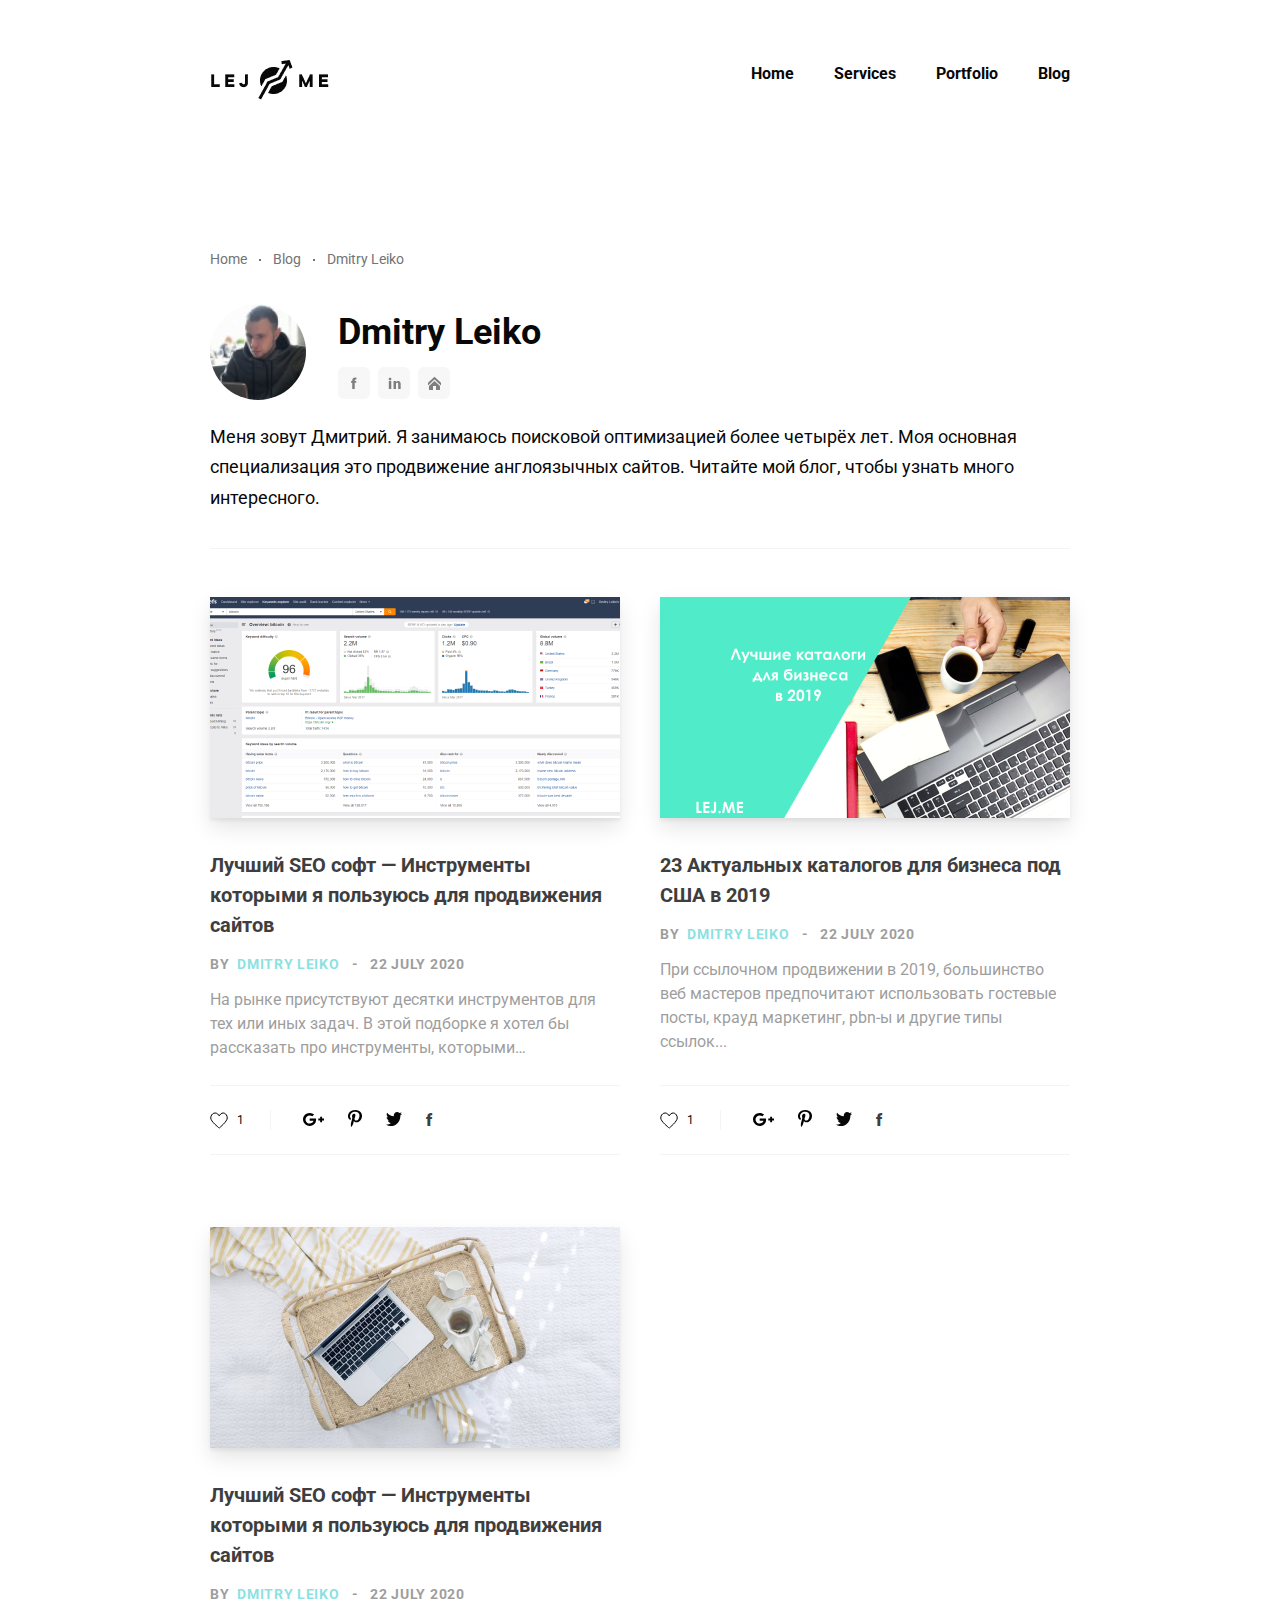
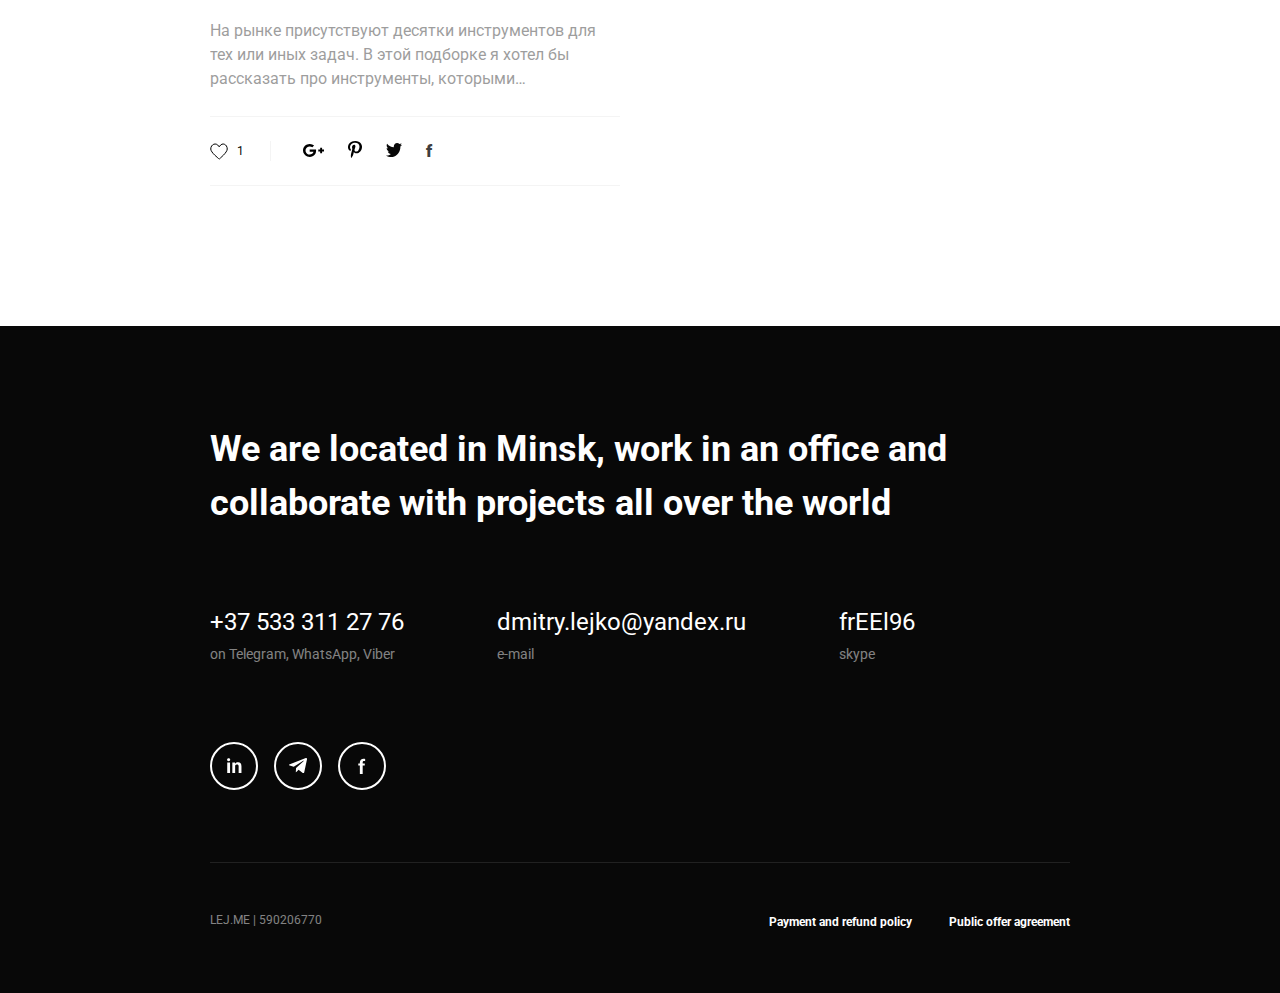
==== commit 905d3272: "blog" ====
--- a/blog-author.html
+++ b/blog-author.html
@@ -9,6 +9,7 @@
     <!-- Fonts -->
     <link rel="preconnect" href="https://fonts.gstatic.com">
     <link href="https://fonts.googleapis.com/css2?family=Roboto:wght@400;500;700;900&display=swap" rel="stylesheet">
+    <link href="https://fonts.googleapis.com/css2?family=PT+Serif&display=swap" rel="stylesheet">
     <!-- Favicon -->
 	<!-- OG Tags -->
 	<meta property="og:title" content="SEO Agency">
@@ -23,7 +24,7 @@
 <body>
     <div class="black-scr" data-blkscr></div>
     <div class="wrap">
-        <header class="header">
+        <header class="header" data-head>
             <div class="container">
                 <div class="header__wrap">
                     <a href="index.html" class="header__logo">
--- a/css/main.css
+++ b/css/main.css
@@ -291,26 +291,27 @@
 .header__nav ul > .menu-item:not(:last-child) {
     margin-right: 40px;
 }
-.header__nav ul > .menu-item {
+.header__nav > ul > .menu-item {
    padding-bottom: 16px;
 }
 .header__nav ul > .menu-item-has-children:hover > .sub-menu {
     display: block;
     pointer-events: visible;
 }
-.header__nav ul > .menu-item-has-children {
+.header__nav ul > .menu-item-has-children,
+.header__nav ul > .menu_item_wpglobus_menu_switch {
     position: relative;    
  }
- .header__nav ul > .menu-item > a {
+ .header__nav > ul > .menu-item > a {
     font-weight: 700;
     font-size: 16px;
     line-height: 160%;
     color: #080808;
  } 
- .header__nav ul > .menu-item > a:hover {
+ .header__nav > ul > .menu-item > a:hover {
      text-decoration: none;
  }
- .header__nav ul > .menu-item.transp a {
+ .header__nav > ul > .menu-item.transp a {
     opacity: .3;
  }
 
@@ -923,7 +924,8 @@
 .start p {
     margin-bottom: 24px;
 }
-.start__form {
+.start__form,
+.start__form form {
     display: -webkit-box;
     display: -webkit-flex;
     display: -moz-box;
@@ -934,9 +936,13 @@
         -ms-flex-wrap: wrap;
             flex-wrap: wrap;
 }
+.home__form {
+    margin: 0;
+}
 .start__form-wrap {
+    position: relative;
     width: 50%;
-    padding: 18px 20px ;
+    padding: 18px 20px;
 }
 .start__form-inp {
     width: 100%;
@@ -945,6 +951,7 @@
        -moz-border-radius: 4px;
             border-radius: 4px;
     padding: 16px 24px;
+    padding-right: 40px;
     font-size: 16px;
     line-height: 24px;
     font-family: 'Roboto', sans-serif;
@@ -974,6 +981,12 @@
     opacity: 0.5;
 }
 .start__form-tawrap {
+    position: relative;
+    display: -webkit-box;
+    display: -webkit-flex;
+    display: -moz-box;
+    display: -ms-flexbox;
+    display: flex;
     width: 100%;
     margin-bottom: 40px;
     padding: 16px 20px 0;
@@ -1350,10 +1363,72 @@
     color: #fff;
 }
 
+
+
+
+
+.wpcf7-not-valid-tip {
+    display: inline-block;
+    font-size: 11px;
+    position: absolute;
+    top: -30px;
+    left: 0;
+    color: white;
+    border: 1px solid red;
+    padding: 5px 10px;
+    line-height: 1.1;
+    background: red;
+    -webkit-box-shadow: 0 0 3px 0px rgba(0, 0, 0, 0.3);
+       -moz-box-shadow: 0 0 3px 0px rgba(0, 0, 0, 0.3);
+            box-shadow: 0 0 3px 0px rgba(0, 0, 0, 0.3);
+}
+.wpcf7-not-valid-tip:after {
+    content: '';
+    position: absolute;
+    left: 20px;
+    bottom: -10px;
+    border: 5px solid transparent;
+    border-top: 5px solid red;
+}
+.wpcf7-not-valid {
+    border: 1px solid red;
+}
+.wpcf7-form.sent .wpcf7-response-output,
+.wpcf7-form.invalid .wpcf7-response-output {
+    width: 100%;
+    background: rgba(0, 128, 0, 0.5);
+    color: #fff;
+    padding: 20px;
+    text-align: center;
+    margin: 20px auto;
+    -webkit-border-radius: 3px;
+       -moz-border-radius: 3px;
+            border-radius: 3px;
+    border: none;
+}
+.home__form .wpcf7-form.sent .wpcf7-response-output,
+.home__form .wpcf7-form.invalid .wpcf7-response-output {
+    margin: 20px;
+}
+.wpcf7-form.invalid .wpcf7-response-output {
+    background: rgb(128 0 0 / 50%);
+}
+.start__form [data-required]:after {
+    content: '*';
+    position: absolute;
+    right: 40px;
+    top: 38px;
+    color: red;
+}
+.wpcf7-form-control-wrap {
+    display: inline-block;
+    width: 100%;
+}
+
 /* ---blog--- */
 
 .page-bl {
-    padding-bottom: 140px;
+    padding: 26px 0 140px;
 }
 .page-bl__tabs {
     background: #F1F1F1;
@@ -1416,7 +1491,7 @@
     width: 50%;
 }
 .page-bl__link {
-    margin-bottom: 100px;
+    margin-bottom: 95px;
     display: inline-block;
 }
 .page-bl__link:hover {
@@ -1463,7 +1538,7 @@
     left: 20px;
     right: 20px;
     bottom: 36px;
-    padding: 26px 0;
+    padding: 24px 0;
     display: -webkit-box;
     display: -webkit-flex;
     display: -moz-box;
@@ -1496,7 +1571,7 @@
     display: -moz-box;
     display: -ms-flexbox;
     display: flex;
-    margin-top: 12px;
+    margin-top: 13px;
     font-weight: bold;
     font-size: 14px;
     line-height: 170%;
@@ -1540,7 +1615,7 @@
             align-items: center;
     font-size: 12px;
     line-height: 20px;
-    padding-right: 22px;
+    padding-right: 26px;
     border-right: 1px solid #F4F4F4;
     cursor: pointer;
 }
@@ -1633,7 +1708,7 @@
        object-fit: cover;
 }
 .page-auth .title-l {
-    margin-bottom: 12px;
+    margin-bottom: 8px;
 }
 .page-auth__soc {
     display: -webkit-box;
@@ -1687,4 +1762,166 @@
     padding-bottom: 34px;
     margin-bottom: 48px;
     border-bottom: 1px solid #F4F4F4;
+}
+
+/* ---article--- */
+
+.art-main {
+    margin-top: 50px;
+    text-align: center;
+    position: relative;
+    padding: 116px 0;
+    background: -webkit-gradient(linear, left bottom, left top, from(rgba(0, 0, 0, 0.25)), to(rgba(0, 0, 0, 0.25))), url('../img/demo/art-bg.png') no-repeat center center / cover;
+    background: -webkit-linear-gradient(bottom, rgba(0, 0, 0, 0.25), rgba(0, 0, 0, 0.25)), url('../img/demo/art-bg.png') no-repeat center center / cover;
+    background: -moz-linear-gradient(bottom, rgba(0, 0, 0, 0.25), rgba(0, 0, 0, 0.25)), url('../img/demo/art-bg.png') no-repeat center center / cover;
+    background: -o-linear-gradient(bottom, rgba(0, 0, 0, 0.25), rgba(0, 0, 0, 0.25)), url('../img/demo/art-bg.png') no-repeat center center / cover;
+    background: linear-gradient(0deg, rgba(0, 0, 0, 0.25), rgba(0, 0, 0, 0.25)), url('../img/demo/art-bg.png') no-repeat center center / cover;
+}
+
+.art-main__label {
+    padding: 4px 8px;
+    background: #080808;
+    font-weight: 500;
+    font-size: 12px;
+    line-height: 170%;
+    letter-spacing: 0.05em;
+    text-transform: uppercase;
+    color: #FFFFFF;
+    margin-bottom: 28px;
+    display: inline-block;
+}
+.art-main .title-l {
+    max-width: 582px;
+    color: #FFFFFF;
+    text-shadow: 0px 0px 15px rgba(0, 0, 0, 0.25);
+    margin: 0 auto 24px;
+}
+.art-main .page-bl__meta {
+    margin: 0 auto;
+    color: #FFFFFF;
+    display: -webkit-inline-box;
+    display: -webkit-inline-flex;
+    display: -moz-inline-box;
+    display: -ms-inline-flexbox;
+    display: inline-flex;
+    opacity: 1;
+    font-size: 12px;
+}
+.art-main .page-bl__meta a {
+    color: #FFFFFF;
+    display: inline-block;
+    margin-left: 4px;
+}
+.art {
+    padding: 72px 0 104px;
+}
+.art__wrap {
+    position: relative;
+}
+.art__sidebar {
+    position: absolute;
+    top: 0;
+    left: -61px;
+}
+.art__sidebar-wrap span {
+    font-weight: 500;
+    font-size: 12px;
+    line-height: 170%;
+    letter-spacing: 0.05em;
+    text-transform: uppercase;
+    margin-bottom: 20px;
+    display: block;
+}
+.art__soc {
+    display: -webkit-box;
+    display: -webkit-flex;
+    display: -moz-box;
+    display: -ms-flexbox;
+    display: flex;
+    -webkit-box-align: center;
+    -webkit-align-items: center;
+       -moz-box-align: center;
+        -ms-flex-align: center;
+            align-items: center;
+    -webkit-box-orient: vertical;
+    -webkit-box-direction: normal;
+    -webkit-flex-direction: column;
+       -moz-box-orient: vertical;
+       -moz-box-direction: normal;
+        -ms-flex-direction: column;
+            flex-direction: column;
+}
+.art__soc-item {
+    background: #FFFFFF;
+    -webkit-box-shadow: 0px 2px 4px rgba(19, 92, 182, 0.2), 0px 0px 4px rgba(0, 0, 0, 0.1);
+       -moz-box-shadow: 0px 2px 4px rgba(19, 92, 182, 0.2), 0px 0px 4px rgba(0, 0, 0, 0.1);
+            box-shadow: 0px 2px 4px rgba(19, 92, 182, 0.2), 0px 0px 4px rgba(0, 0, 0, 0.1);
+    width: 42px;
+    height: 42px;
+    display: -webkit-box;
+    display: -webkit-flex;
+    display: -moz-box;
+    display: -ms-flexbox;
+    display: flex;
+    font-weight: 900;
+    font-size: 19px;
+    line-height: 100%;
+    color: #135CB6;
+    -webkit-border-radius: 50%;
+       -moz-border-radius: 50%;
+            border-radius: 50%;
+    -webkit-box-align: center;
+    -webkit-align-items: center;
+       -moz-box-align: center;
+        -ms-flex-align: center;
+            align-items: center;
+    -webkit-box-pack: center;
+    -webkit-justify-content: center;
+       -moz-box-pack: center;
+        -ms-flex-pack: center;
+            justify-content: center;
+}
+.art__soc-item:not(:last-child) {
+    margin-bottom: 12px;
+}
+.art__text {
+    padding: 0 70px;
+}
+.art__text p {
+    font-family: "PT Serif";
+    font-size: 19px;
+    line-height: 34px;
+}
+.art__text p:not(:last-child) {
+    margin-bottom: 20px;
+}
+.art__text h2 {
+    margin-bottom: 48px;
+    font-weight: 700;
+    font-size: 31px;
+    line-height: 48px;
+}
+.art__text h2:not(:first-child) {
+    margin-top: 64px;
+}
+.art__text .wp-block-image {
+    margin: 0 0 48px;
+}
+.art__text .wp-block-image:not(:first-child) {
+    margin-top: 40px;
+}
+.art__text .wp-block-image img {
+    width: 100%;
+    height: auto;
+    display: block;
+}
+.art__text .wp-block-image img:not(:last-child) {
+    margin-bottom: 24px;
+}
+.art__text .wp-block-image figcaption {
+    font-family: "PT Serif";
+    font-size: 14px;
+    line-height: 20px;
+    text-align: center;
+    color: #777777;
 }--- a/css/mobile.css
+++ b/css/mobile.css
@@ -320,6 +320,17 @@
 .serv__wrap .wp-block-image {
   margin: 24px 0;
 }
+
+.page-bl__item {
+    width: 100%;
+}
+.page-bl__tab {
+  padding: 4px 20px;
+  font-size: 13px;
+}
+.page-bl__tabs {
+  margin-bottom: 35px;
+}
 }
 
 
@@ -423,4 +434,38 @@
 .cont__form-radio:not(:last-child) {
   margin-right: 15px;
 }
-}
+.page-bl__tabs {
+  padding-bottom: 0;
+  -webkit-flex-wrap: wrap;
+      -ms-flex-wrap: wrap;
+          flex-wrap: wrap;
+}
+.page-bl__tab {
+  width: 48%;
+  padding: 4px;
+  margin-bottom: 4px;
+}
+.page-bl {
+  padding: 26px 0 50px;
+}
+.page-auth__top {
+  -webkit-box-orient: vertical;
+  -webkit-box-direction: normal;
+  -webkit-flex-direction: column;
+     -moz-box-orient: vertical;
+     -moz-box-direction: normal;
+      -ms-flex-direction: column;
+          flex-direction: column;
+  text-align: center;
+}
+.page-auth-img {
+  margin: 0 0 15px;
+}
+.page-auth__soc {
+  -webkit-box-pack: center;
+  -webkit-justify-content: center;
+     -moz-box-pack: center;
+      -ms-flex-pack: center;
+          justify-content: center;
+}
+}
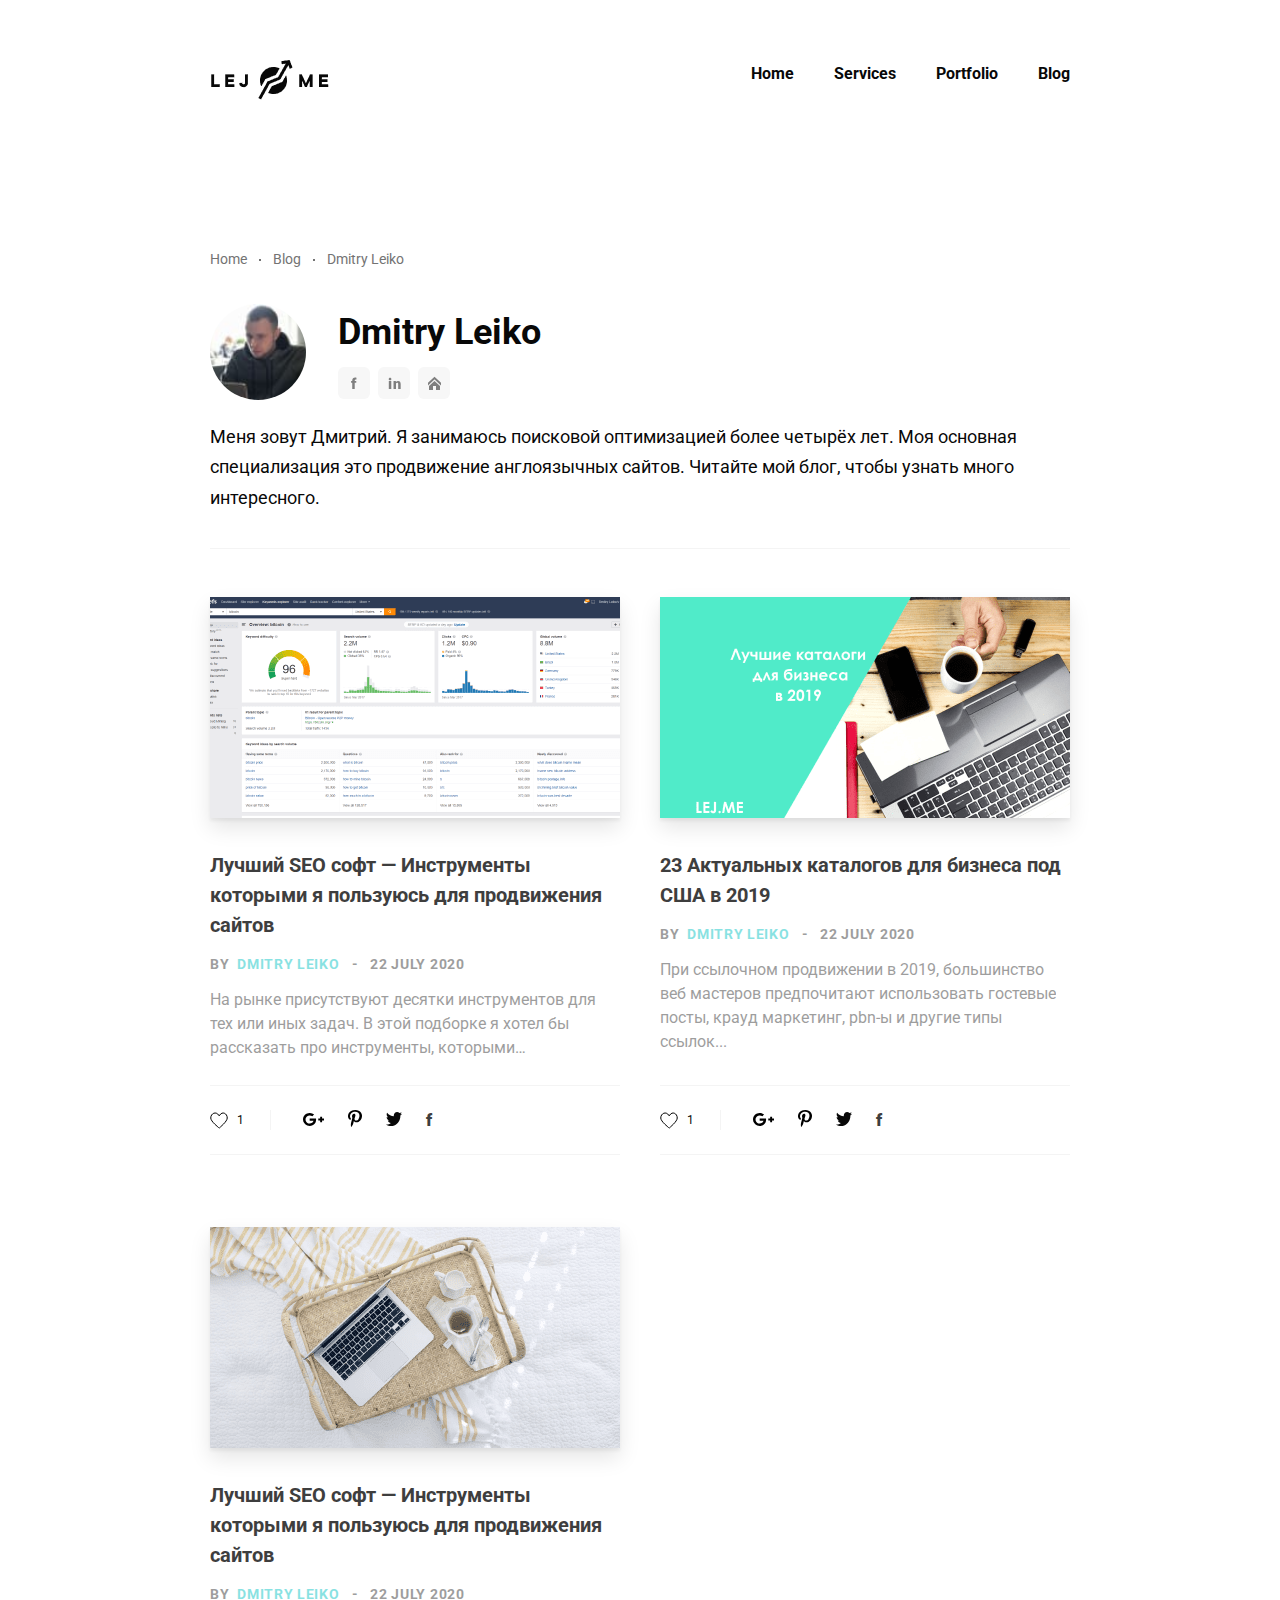
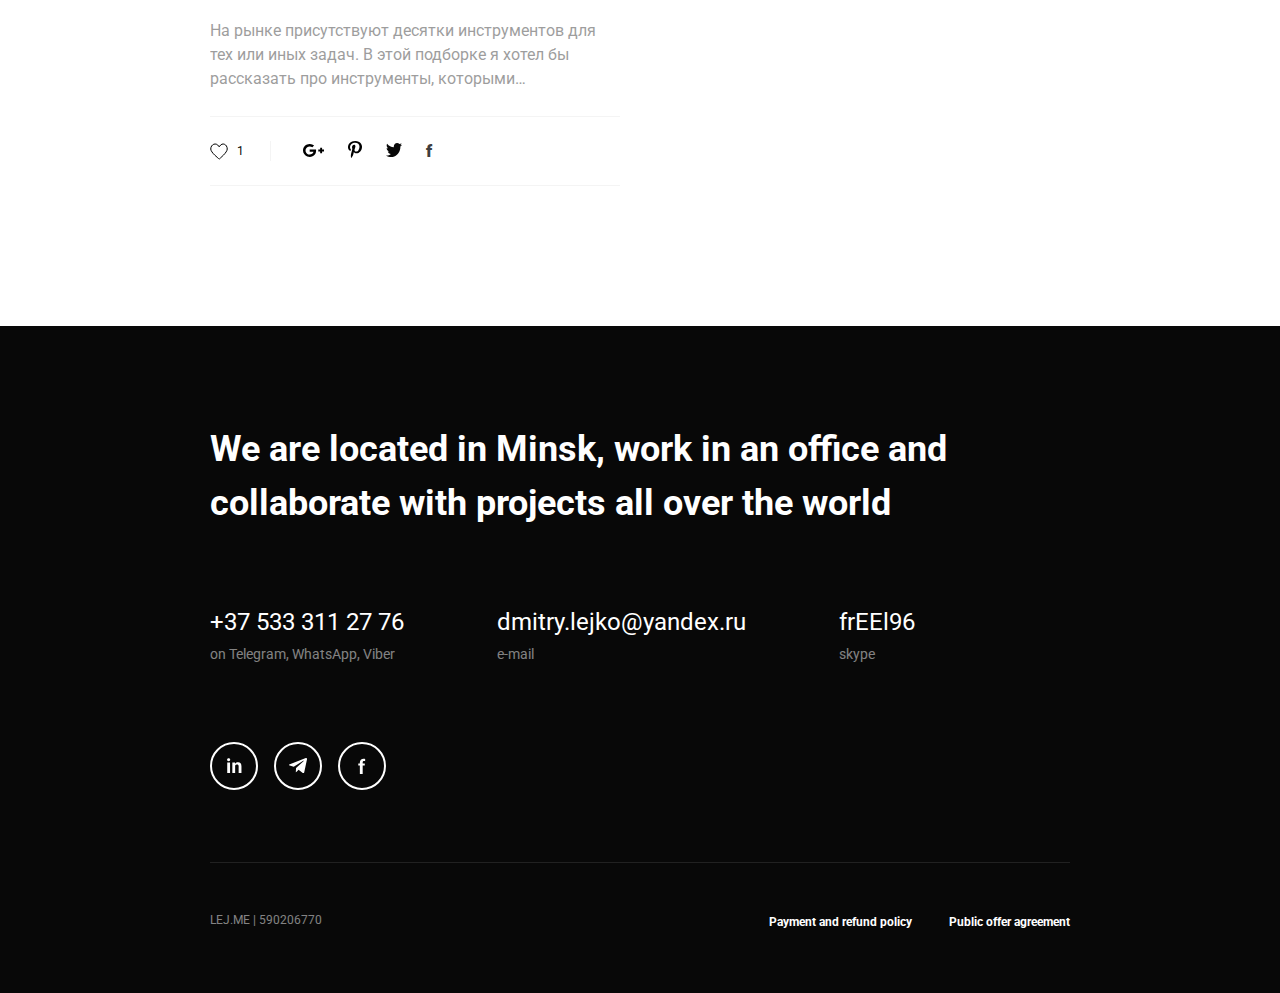
==== commit 7440b446: "finish" ====
--- a/blog-author.html
+++ b/blog-author.html
@@ -147,7 +147,7 @@
                                     <svg xmlns="http://www.w3.org/2000/svg" width="6" height="12" fill="none"><path opacity=".5" d="M1.238 12V5.789H.088V4.075h1.15v-.63c0-.903.266-1.604.798-2.102S3.315.596 4.277.596c.352 0 .737.051 1.157.154l.007 1.816c-.151-.044-.354-.066-.608-.066-.747 0-1.121.322-1.121.967v.608h1.545v1.714H3.713V12H1.238z" fill="#080808"/></svg>
                                 </a>
                                 <a href="#" class="page-auth__link">
-                                    <svg xmlns="http://www.w3.org/2000/svg" width="13" height="12" fill="#080808"  opacity=".5" xmlns:v="https://vecta.io/nano"><path d="M3.296 12H.82V4.075h2.476V12zM.674 2.032a1.1 1.1 0 0 1 .381-.864c.254-.225.583-.337.989-.337s.735.112.989.337a1.1 1.1 0 0 1 .381.864 1.1 1.1 0 0 1-.381.864c-.254.225-.584.337-.989.337s-.735-.112-.989-.337a1.1 1.1 0 0 1-.381-.864zM7.84 4.075l.081.93c.547-.718 1.301-1.077 2.263-1.077.825 0 1.44.247 1.846.74s.623 1.235.637 2.227V12h-2.476V6.998c0-.4-.08-.693-.242-.879s-.454-.286-.879-.286c-.483 0-.842.19-1.077.571V12H5.525V4.075H7.84z"/></svg>
+                                    <svg xmlns="http://www.w3.org/2000/svg" width="13" height="12" fill="#080808"><path opacity=".5" d="M3.296 12H.82V4.075h2.476V12zM.674 2.032a1.1 1.1 0 0 1 .381-.864c.254-.225.583-.337.989-.337s.735.112.989.337a1.1 1.1 0 0 1 .381.864 1.1 1.1 0 0 1-.381.864c-.254.225-.584.337-.989.337s-.735-.112-.989-.337a1.1 1.1 0 0 1-.381-.864zM7.84 4.075l.081.93c.547-.718 1.301-1.077 2.263-1.077.825 0 1.44.247 1.846.74s.623 1.235.637 2.227V12h-2.476V6.998c0-.4-.08-.693-.242-.879s-.454-.286-.879-.286c-.483 0-.842.19-1.077.571V12H5.525V4.075H7.84z"/></svg>
                                 </a>
                                 <a href="#" class="page-auth__link">
                                     <svg xmlns="http://www.w3.org/2000/svg" width="13" height="14" fill="none"><path opacity=".5" d="M6.5 5l5.5 5v3.992H1V10l5.5-5zM8 13.992V10H5v3.992h3z" fill="#080808"/><g clip-path="url(#A)"><path opacity=".5" d="M14 9L6.5 2-1 9" stroke="#080808" stroke-width="2"/></g><defs><clipPath id="A"><path fill="#fff" d="M0 0h13v10H0z"/></clipPath></defs></svg>
--- a/css/main.css
+++ b/css/main.css
@@ -1633,6 +1633,7 @@
 }
 .page-bl__heart:hover path {
     stroke: #14C6C6;
+    fill: #14C6C6;
 }
 .page-bl__soc {
     display: -webkit-box;
@@ -1755,8 +1756,7 @@
     transition: all 0.3s ease;
 }
 .page-auth__link:hover path {
-    fill: #aaa;
-    stroke: #aaa;
+    opacity: 1;
 }
 .page-auth__descr {
     padding-bottom: 34px;
@@ -1767,7 +1767,7 @@
 /* ---article--- */
 
 .art-main {
-    margin-top: 50px;
+    margin-top: 47px;
     text-align: center;
     position: relative;
     padding: 116px 0;
@@ -1787,14 +1787,16 @@
     letter-spacing: 0.05em;
     text-transform: uppercase;
     color: #FFFFFF;
-    margin-bottom: 28px;
+    margin-bottom: 25px;
     display: inline-block;
 }
 .art-main .title-l {
     max-width: 582px;
     color: #FFFFFF;
     text-shadow: 0px 0px 15px rgba(0, 0, 0, 0.25);
-    margin: 0 auto 24px;
+    margin: 0 auto 20px;
+    font-size: 40px;
+    line-height: 130%;
 }
 .art-main .page-bl__meta {
     margin: 0 auto;
@@ -1881,6 +1883,12 @@
         -ms-flex-pack: center;
             justify-content: center;
 }
+.art__soc-item:hover {
+    text-decoration: none;
+    -webkit-box-shadow: 0px 2px 12px rgba(19, 92, 182, 0.2), 0px 0px 4px rgba(0, 0, 0, 0.1);
+       -moz-box-shadow: 0px 2px 12px rgba(19, 92, 182, 0.2), 0px 0px 4px rgba(0, 0, 0, 0.1);
+            box-shadow: 0px 2px 12px rgba(19, 92, 182, 0.2), 0px 0px 4px rgba(0, 0, 0, 0.1);
+}
 .art__soc-item:not(:last-child) {
     margin-bottom: 12px;
 }
@@ -1893,10 +1901,10 @@
     line-height: 34px;
 }
 .art__text p:not(:last-child) {
-    margin-bottom: 20px;
+    margin-bottom: 16px;
 }
 .art__text h2 {
-    margin-bottom: 48px;
+    margin-bottom: 24px;
     font-weight: 700;
     font-size: 31px;
     line-height: 48px;
@@ -1908,7 +1916,7 @@
     margin: 0 0 48px;
 }
 .art__text .wp-block-image:not(:first-child) {
-    margin-top: 40px;
+    margin-top: 48px;
 }
 .art__text .wp-block-image img {
     width: 100%;
@@ -1924,4 +1932,206 @@
     line-height: 20px;
     text-align: center;
     color: #777777;
+}
+
+.art__bottom {
+    padding: 0 70px;
+}
+.art__s {
+    display: -webkit-box;
+    display: -webkit-flex;
+    display: -moz-box;
+    display: -ms-flexbox;
+    display: flex;
+    margin: 71px 0 17px;
+    -webkit-box-align: center;
+    -webkit-align-items: center;
+       -moz-box-align: center;
+        -ms-flex-align: center;
+            align-items: center;
+}
+.art__heart {
+    background: #FFFFFF;
+    color: #14C6C6;
+    border: 1px solid #F2F2F2;
+    -webkit-border-radius: 50px;
+       -moz-border-radius: 50px;
+            border-radius: 50px;
+    padding: 8px 14px;
+    line-height: 15px;
+    font-weight: 700;
+    margin-right: 6px;
+    -webkit-box-sizing: border-box;
+       -moz-box-sizing: border-box;
+            box-sizing: border-box;
+}
+.art__heart path {
+    stroke: #14C6C6;
+    fill: #14C6C6;
+}
+.art__soclinks {
+    padding: 0;
+}
+.art__soclinks a {
+    background: #FFFFFF;
+    -webkit-box-sizing: border-box;
+       -moz-box-sizing: border-box;
+            box-sizing: border-box;
+    border: 1px solid #F2F2F2;
+    -webkit-border-radius: 50%;
+       -moz-border-radius: 50%;
+            border-radius: 50%;
+    width: 32px;
+    height: 32px;
+    font-size: 15px;
+    display: -webkit-box;
+    display: -webkit-flex;
+    display: -moz-box;
+    display: -ms-flexbox;
+    display: flex;
+    -webkit-box-align: center;
+    -webkit-align-items: center;
+       -moz-box-align: center;
+        -ms-flex-align: center;
+            align-items: center;
+    -webkit-box-pack: center;
+    -webkit-justify-content: center;
+       -moz-box-pack: center;
+        -ms-flex-pack: center;
+            justify-content: center;
+}
+.art__soclinks a:not(:last-child) {
+    margin-right: 6px;
+}
+.art__auth {
+    display: -webkit-box;
+    display: -webkit-flex;
+    display: -moz-box;
+    display: -ms-flexbox;
+    display: flex;
+    -webkit-box-orient: vertical;
+    -webkit-box-direction: normal;
+    -webkit-flex-direction: column;
+       -moz-box-orient: vertical;
+       -moz-box-direction: normal;
+        -ms-flex-direction: column;
+            flex-direction: column;
+    -webkit-box-align: center;
+    -webkit-align-items: center;
+       -moz-box-align: center;
+        -ms-flex-align: center;
+            align-items: center;
+}
+
+.art__auth-help {
+    position: relative;
+    width: 100%;
+    margin-bottom: 32px;
+}
+
+.art__auth-help::before {
+    content: '';
+    display: block;
+    position: absolute;
+    height: 1px;
+    width: 100%;
+    top: 0;
+    bottom: 0;
+    left: 0;
+    margin: auto 0;
+    z-index: 1;
+    background: #F4F4F4;
+}
+.art__foto {
+    width: 160px;
+    background: #fff;
+    position: relative;
+    z-index: 2;
+    margin: 0 auto;
+}
+.art__foto-wrap {
+    width: 112px;
+    height: 112px;
+    -webkit-border-radius: 50%;
+       -moz-border-radius: 50%;
+            border-radius: 50%;
+    overflow: hidden;
+    margin: 0 auto;
+}
+.art__foto-wrap img {
+    width: 100%;
+    height: 100%;
+    display: block;
+    -o-object-fit: cover;
+       object-fit: cover;
+}
+.art__title {
+    font-weight: 700;
+    font-size: 21px;
+    line-height: 34px;
+    margin-bottom: 16px;
+}
+.art__auth p {
+    text-align: center;
+    margin-bottom: 32px;
+    line-height: 160%;
+    font-size: 17px;
+}
+.art__auth__link {
+    width: 32px;
+    height: 32px;
+    display: -webkit-inline-box;
+    display: -webkit-inline-flex;
+    display: -moz-inline-box;
+    display: -ms-inline-flexbox;
+    display: inline-flex;
+    -webkit-box-align: center;
+    -webkit-align-items: center;
+       -moz-box-align: center;
+        -ms-flex-align: center;
+            align-items: center;
+    -webkit-box-pack: center;
+    -webkit-justify-content: center;
+       -moz-box-pack: center;
+        -ms-flex-pack: center;
+            justify-content: center;
+}
+.art__auth__link:hover path {
+    opacity: 1;
+}
+
+.related {
+    padding: 112px 0 127px;
+    background: #F7F7F7;
+}
+
+.related .title-l {
+    margin-bottom: 72px;
+}
+.related .page-bl__link {
+    margin-bottom: 0;
+}
+
+/* ----404---- */
+
+.nopage {
+    padding: 135px 0 164px;
+}
+
+.nopage__title {
+    font-weight: 700;
+    font-size: 48px;
+    line-height: 120%;
+    margin-bottom: 24px;
+}
+.nopage p {
+    margin-bottom: 32px;
+    max-width: 559px;
+}
+
+.nopage .btn {
+    padding: 16px 48px;
+}
+.portf-page {
+    padding-top: 26px;
 }--- a/css/mobile.css
+++ b/css/mobile.css
@@ -1,14 +1,9 @@
-
-
-/* 1200-1460px */
-@media screen and (max-width: 1380px) {
-  
-}
-
 
 /* 993-1200px */
 @media screen and (max-width: 1200px) {
-
+  .art__sidebar {
+    left: -30px;
+}
 }
  
 /* 769-992px */
@@ -216,6 +211,9 @@
 .sub-menu li a {
   color: #080808;
 }
+.art__sidebar {
+  left: -15px;
+}
 }
 
 /* 577-768px */
@@ -331,6 +329,17 @@
 .page-bl__tabs {
   margin-bottom: 35px;
 }
+.nopage {
+  padding: 73px 0 100px;
+}
+.art__sidebar {
+  display: none;
+}
+.art__text,
+.art__bottom {
+  padding: 0;
+}
+
 }
 
 
@@ -468,4 +477,47 @@
       -ms-flex-pack: center;
           justify-content: center;
 }
-}
+.nopage__title {
+  font-size: 35px;
+}
+.art-main {
+  margin-top: 26px;
+  padding: 55px 0;
+}
+.art-main .title-l {
+  font-size: 26px;
+}
+.art-main .page-bl__meta {
+  font-size: 10px;
+}
+.art {
+  padding: 50px 0;
+}
+.art__text p {
+  font-size: 16px;
+  line-height: 27px;
+}
+.art__text h2:not(:first-child) {
+  margin-top: 40px;
+}
+.art__text h2 {
+  margin-bottom: 16px;
+  font-size: 22px;
+  line-height: 31px;
+}
+.art__text .wp-block-image:not(:first-child) {
+  margin-top: 30px;
+}
+.art__text .wp-block-image {
+  margin: 0 0 20px;
+}
+.art__text .wp-block-image img:not(:last-child) {
+  margin-bottom: 12px;
+}
+.related {
+  padding: 50px 0;
+}
+.related .title-l {
+  margin-bottom: 30px;
+}
+}
